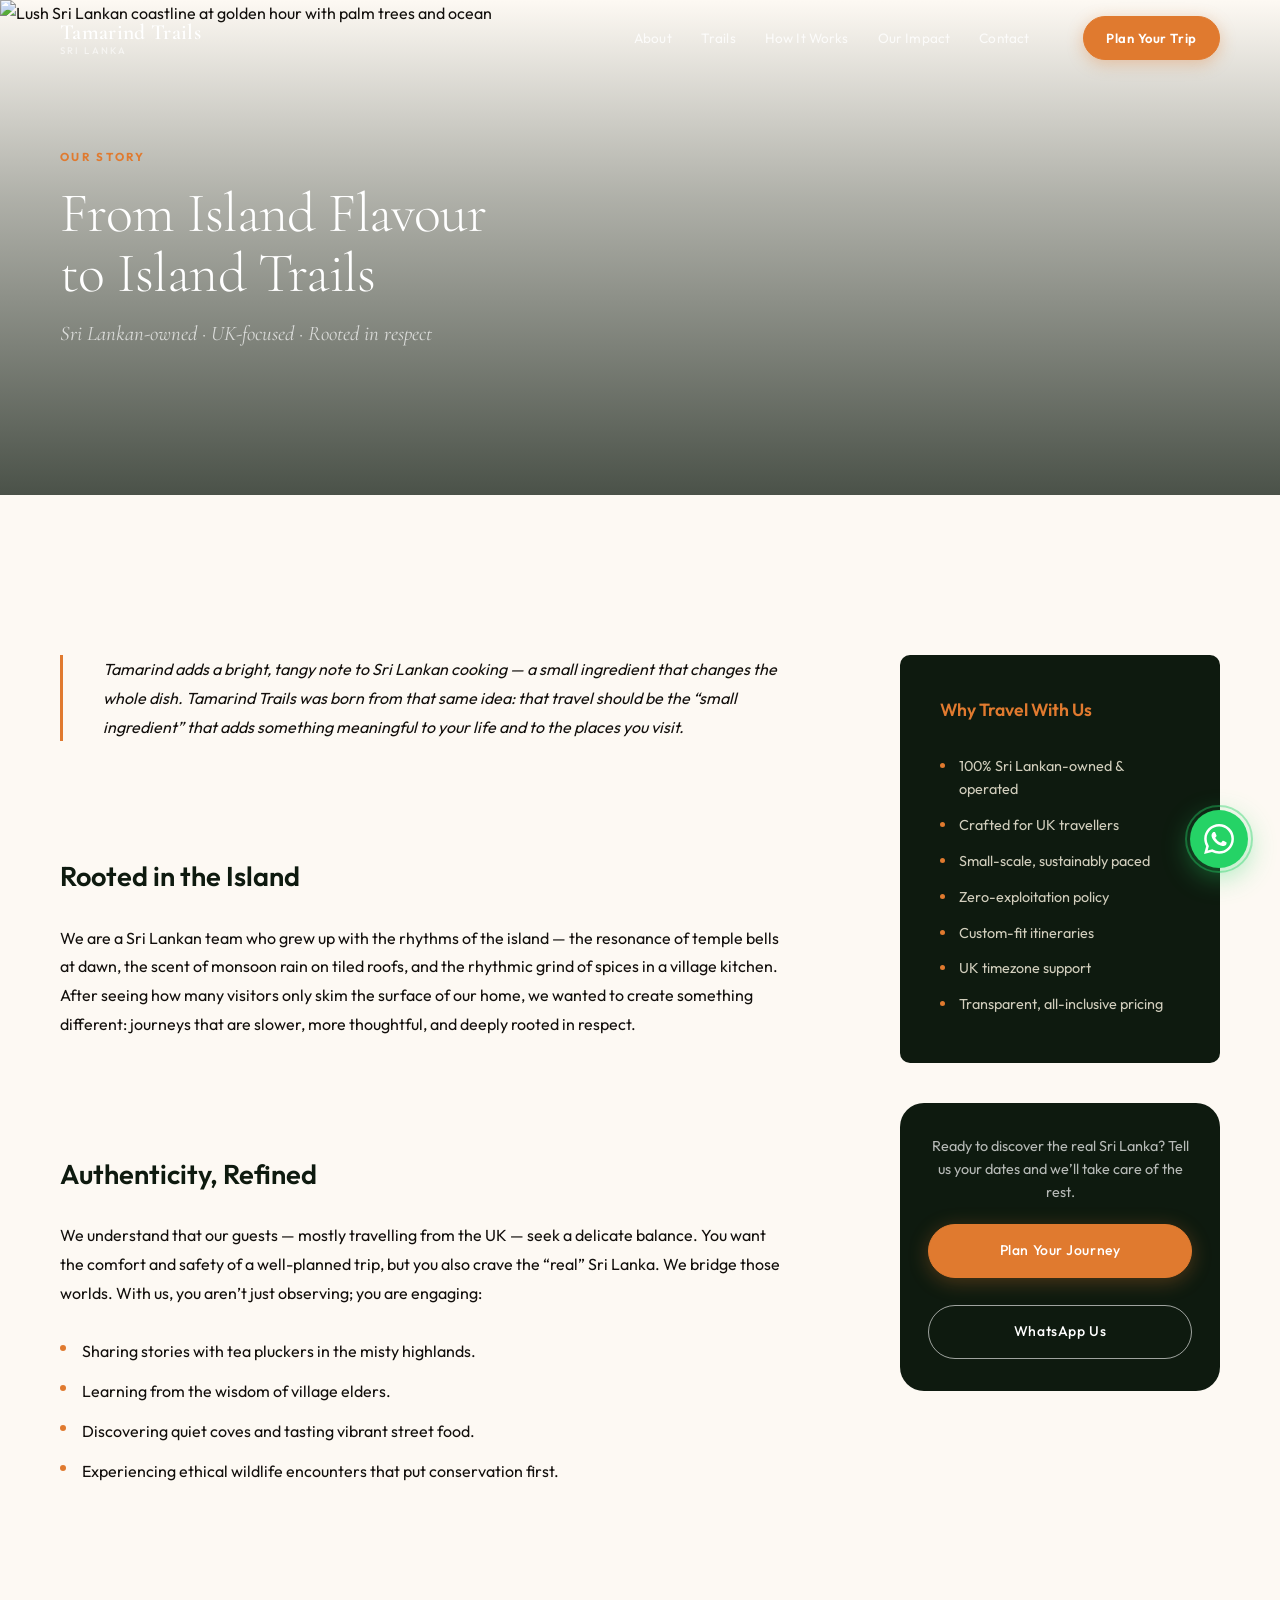
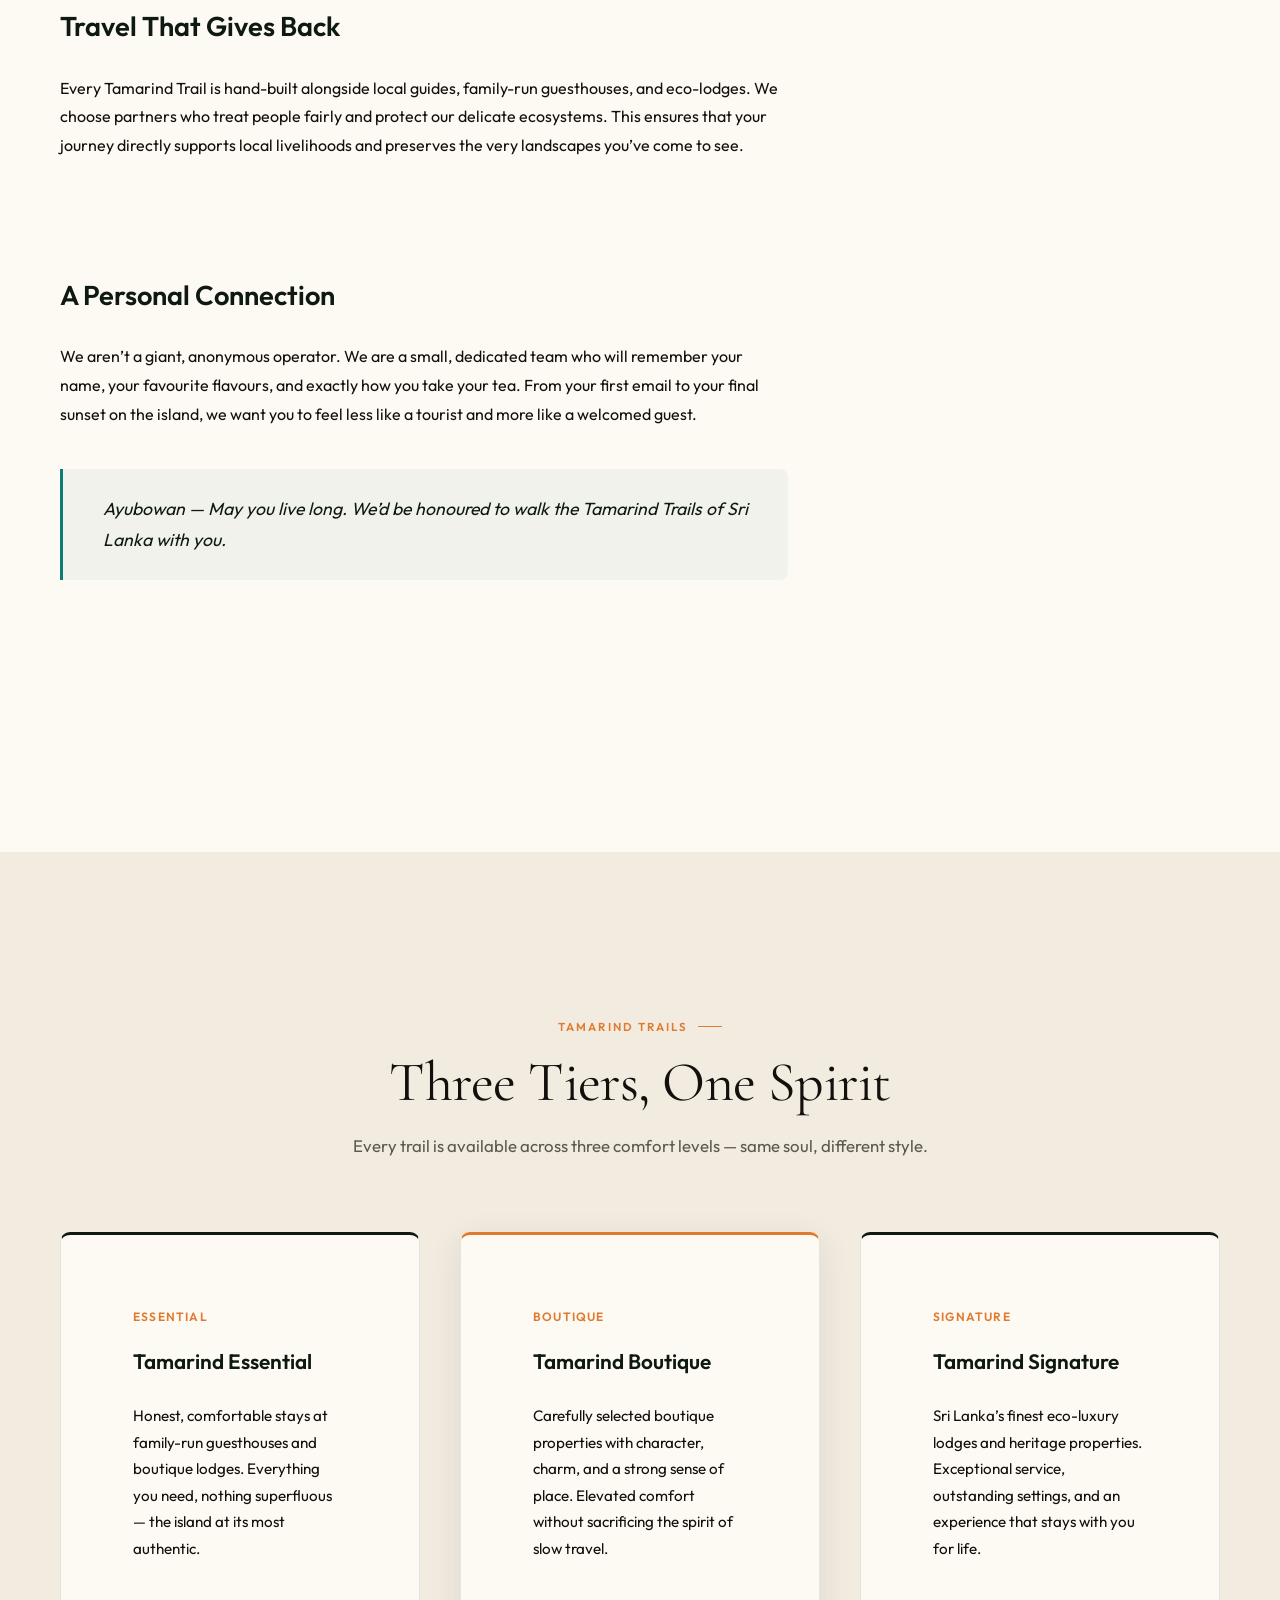
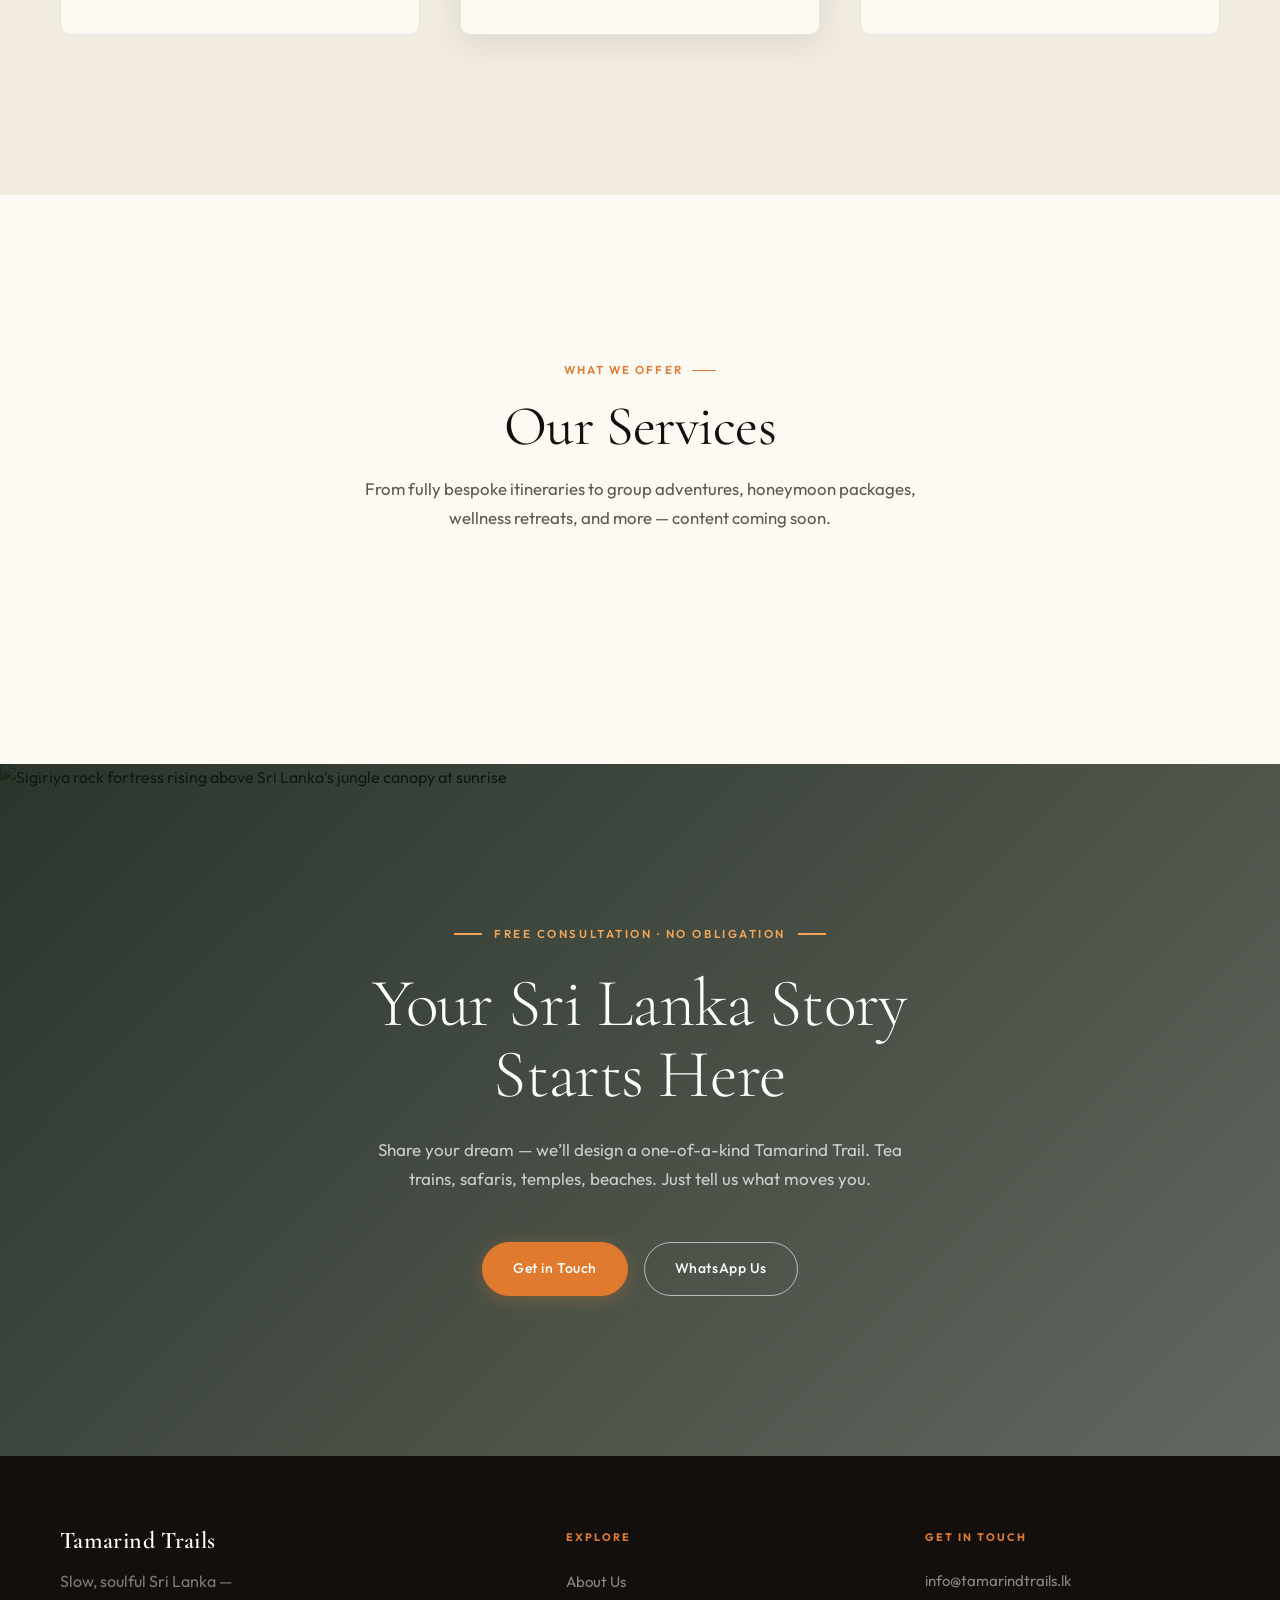
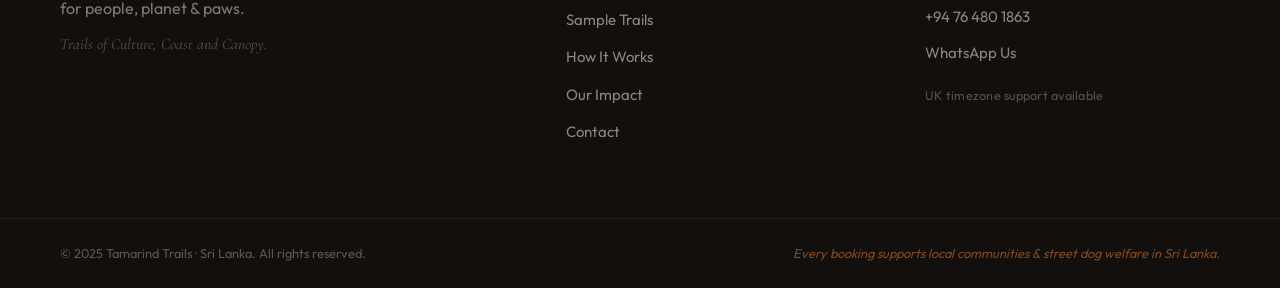
==== about.html @ e2bf9660 "Content update — web content PDF as sole source of truth - A1: 8-stop journey arc with exact destina" ====
<!DOCTYPE html>
<html lang="en">
<head>
  <meta charset="UTF-8">
  <meta name="viewport" content="width=device-width, initial-scale=1.0">
  <title>Our Story | Tamarind Trails Sri Lanka</title>
  <meta name="description" content="Tamarind Trails is a Sri Lankan-owned eco-travel company crafting slow, soulful journeys for curious UK travellers. Discover our story, our values, and how we travel.">
  <link rel="preconnect" href="https://fonts.googleapis.com">
  <link rel="preconnect" href="https://fonts.gstatic.com" crossorigin>
  <link href="https://fonts.googleapis.com/css2?family=Cormorant+Garamond:ital,wght@0,300;0,400;0,600;1,400&family=Outfit:wght@300;400;500;600&display=swap" rel="stylesheet">
  <link rel="stylesheet" href="styles.css">
</head>
<body>

  <header class="header" id="header">
    <nav class="nav">
      <a href="index.html" class="logo">
        <span class="logo-name">Tamarind Trails</span>
        <span class="logo-tag">Sri Lanka</span>
      </a>
      <ul class="nav-links">
        <li><a href="index.html#about">About</a></li>
        <li><a href="index.html#trails">Trails</a></li>
        <li><a href="index.html#how-it-works">How It Works</a></li>
        <li><a href="index.html#impact">Our Impact</a></li>
        <li><a href="index.html#contact">Contact</a></li>
      </ul>
      <a href="index.html#contact" class="btn btn-nav">Plan Your Trip</a>
      <button class="nav-toggle" aria-label="Toggle menu">
        <span></span><span></span><span></span>
      </button>
    </nav>
  </header>

  <main>

    <!-- Hero -->
    <section class="about-hero">
      <div class="about-hero-media">
        <img
          src="https://images.unsplash.com/photo-1674556275226-47b6b393d623?w=1920&q=85&fm=jpg&fit=crop"
          alt="Lush Sri Lankan coastline at golden hour with palm trees and ocean"
          loading="eager"
        >
        <div class="about-hero-overlay"></div>
      </div>
      <div class="about-hero-content container">
        <p class="itin-category-label">Our Story</p>
        <h1 class="itin-title">From Island Flavour<br>to Island Trails</h1>
        <p class="itin-subtitle">Sri Lankan-owned &middot; UK-focused &middot; Rooted in respect</p>
      </div>
    </section>

    <!-- Story sections -->
    <section class="about-body">
      <div class="container about-layout">

        <div class="about-main">

          <!-- Origin -->
          <div class="about-section reveal-up" style="--d:0s">
            <p class="about-lead">Tamarind adds a bright, tangy note to Sri Lankan cooking &mdash; a small ingredient that changes the whole dish. Tamarind Trails was born from that same idea: that travel should be the &ldquo;small ingredient&rdquo; that adds something meaningful to your life and to the places you visit.</p>
          </div>

          <!-- Rooted in the Island -->
          <div class="about-section reveal-up" style="--d:0.05s">
            <h2 class="about-section-title">Rooted in the Island</h2>
            <p>We are a Sri Lankan team who grew up with the rhythms of the island &mdash; the resonance of temple bells at dawn, the scent of monsoon rain on tiled roofs, and the rhythmic grind of spices in a village kitchen. After seeing how many visitors only skim the surface of our home, we wanted to create something different: journeys that are slower, more thoughtful, and deeply rooted in respect.</p>
          </div>

          <!-- Authenticity Refined -->
          <div class="about-section reveal-up" style="--d:0.1s">
            <h2 class="about-section-title">Authenticity, Refined</h2>
            <p>We understand that our guests &mdash; mostly travelling from the UK &mdash; seek a delicate balance. You want the comfort and safety of a well-planned trip, but you also crave the &ldquo;real&rdquo; Sri Lanka. We bridge those worlds. With us, you aren&rsquo;t just observing; you are engaging:</p>
            <ul class="about-list">
              <li>Sharing stories with tea pluckers in the misty highlands.</li>
              <li>Learning from the wisdom of village elders.</li>
              <li>Discovering quiet coves and tasting vibrant street food.</li>
              <li>Experiencing ethical wildlife encounters that put conservation first.</li>
            </ul>
          </div>

          <!-- Travel That Gives Back -->
          <div class="about-section reveal-up" style="--d:0.15s">
            <h2 class="about-section-title">Travel That Gives Back</h2>
            <p>Every Tamarind Trail is hand-built alongside local guides, family-run guesthouses, and eco-lodges. We choose partners who treat people fairly and protect our delicate ecosystems. This ensures that your journey directly supports local livelihoods and preserves the very landscapes you&rsquo;ve come to see.</p>
          </div>

          <!-- A Personal Connection -->
          <div class="about-section reveal-up" style="--d:0.2s">
            <h2 class="about-section-title">A Personal Connection</h2>
            <p>We aren&rsquo;t a giant, anonymous operator. We are a small, dedicated team who will remember your name, your favourite flavours, and exactly how you take your tea. From your first email to your final sunset on the island, we want you to feel less like a tourist and more like a welcomed guest.</p>
            <blockquote class="about-quote">
              <p><em>Ayubowan &mdash; May you live long. We&rsquo;d be honoured to walk the Tamarind Trails of Sri Lanka with you.</em></p>
            </blockquote>
          </div>

        </div>

        <aside class="about-sidebar">

          <!-- Quick facts -->
          <div class="about-fact-box reveal-up" style="--d:0.05s">
            <h4>Why Travel With Us</h4>
            <ul>
              <li>100% Sri Lankan-owned &amp; operated</li>
              <li>Crafted for UK travellers</li>
              <li>Small-scale, sustainably paced</li>
              <li>Zero-exploitation policy</li>
              <li>Custom-fit itineraries</li>
              <li>UK timezone support</li>
              <li>Transparent, all-inclusive pricing</li>
            </ul>
          </div>

          <!-- CTA -->
          <div class="itin-cta-box reveal-up" style="--d:0.1s">
            <p>Ready to discover the real Sri Lanka? Tell us your dates and we&rsquo;ll take care of the rest.</p>
            <a href="index.html#contact" class="btn btn-primary">Plan Your Journey</a>
            <br><br>
            <a href="https://wa.me/94764801863" class="btn btn-outline-white" target="_blank" rel="noopener noreferrer">WhatsApp Us</a>
          </div>

        </aside>

      </div>
    </section>

    <!-- Tiers -->
    <section class="about-tiers">
      <div class="container">
        <div class="section-header center-header">
          <span class="section-label">Tamarind Trails</span>
          <h2 class="section-title">Three Tiers, One Spirit</h2>
          <p class="section-subtitle">Every trail is available across three comfort levels &mdash; same soul, different style.</p>
        </div>
        <div class="tiers-grid">
          <div class="tier-card reveal-up" style="--d:0s">
            <div class="tier-label">Essential</div>
            <h3>Tamarind Essential</h3>
            <p>Honest, comfortable stays at family-run guesthouses and boutique lodges. Everything you need, nothing superfluous &mdash; the island at its most authentic.</p>
          </div>
          <div class="tier-card tier-card--featured reveal-up" style="--d:0.1s">
            <div class="tier-label">Boutique</div>
            <h3>Tamarind Boutique</h3>
            <p>Carefully selected boutique properties with character, charm, and a strong sense of place. Elevated comfort without sacrificing the spirit of slow travel.</p>
          </div>
          <div class="tier-card reveal-up" style="--d:0.2s">
            <div class="tier-label">Signature</div>
            <h3>Tamarind Signature</h3>
            <p>Sri Lanka&rsquo;s finest eco-luxury lodges and heritage properties. Exceptional service, outstanding settings, and an experience that stays with you for life.</p>
          </div>
        </div>
      </div>
    </section>

    <!-- Services placeholder -->
    <section class="about-services">
      <div class="container">
        <div class="section-header center-header">
          <span class="section-label">What We Offer</span>
          <h2 class="section-title">Our Services</h2>
          <p class="section-subtitle">From fully bespoke itineraries to group adventures, honeymoon packages, wellness retreats, and more &mdash; content coming soon.</p>
        </div>
      </div>
    </section>

    <!-- CTA band -->
    <section class="cta-full">
      <div class="cta-full-media">
        <img
          src="https://images.unsplash.com/photo-1706766958001-176b3d7800ff?w=1920&q=85&fm=jpg&fit=crop"
          alt="Sigiriya rock fortress rising above Sri Lanka's jungle canopy at sunrise"
          loading="lazy"
        >
        <div class="cta-full-overlay"></div>
      </div>
      <div class="cta-full-content reveal-up" style="--d:0s">
        <p class="cta-eyebrow">Free consultation &middot; No obligation</p>
        <h2 class="cta-title">Your Sri Lanka Story<br>Starts Here</h2>
        <p class="cta-body">Share your dream &mdash; we&rsquo;ll design a one-of-a-kind Tamarind Trail. Tea trains, safaris, temples, beaches. Just tell us what moves you.</p>
        <div class="cta-actions">
          <a href="index.html#contact" class="btn btn-primary">Get in Touch</a>
          <a href="https://wa.me/94764801863" class="btn btn-outline-white" target="_blank" rel="noopener noreferrer">WhatsApp Us</a>
        </div>
      </div>
    </section>

  </main>

  <footer class="footer">
    <div class="container footer-grid">
      <div class="footer-brand">
        <a href="index.html" class="logo footer-logo">Tamarind Trails</a>
        <p class="footer-tagline">Slow, soulful Sri Lanka &mdash;<br>for people, planet &amp; paws.</p>
        <p class="footer-secondary-tagline"><em>Trails of Culture, Coast and Canopy.</em></p>
      </div>
      <div class="footer-nav">
        <h4>Explore</h4>
        <ul>
          <li><a href="index.html#about">About Us</a></li>
          <li><a href="index.html#trails">Sample Trails</a></li>
          <li><a href="index.html#how-it-works">How It Works</a></li>
          <li><a href="index.html#impact">Our Impact</a></li>
          <li><a href="index.html#contact">Contact</a></li>
        </ul>
      </div>
      <div class="footer-contact">
        <h4>Get in Touch</h4>
        <a href="mailto:info@tamarindtrails.lk">info@tamarindtrails.lk</a>
        <a href="tel:+94764801863">+94 76 480 1863</a>
        <a href="https://wa.me/94764801863" target="_blank" rel="noopener noreferrer">WhatsApp Us</a>
        <p class="footer-tz">UK timezone support available</p>
      </div>
    </div>
    <div class="footer-bottom">
      <div class="container footer-bottom-inner">
        <p>&copy; 2025 Tamarind Trails &middot; Sri Lanka. All rights reserved.</p>
        <p class="footer-impact">Every booking supports local communities &amp; street dog welfare in Sri Lanka.</p>
      </div>
    </div>
  </footer>

  <a href="https://wa.me/94764801863" class="wa-float" target="_blank" rel="noopener noreferrer" aria-label="Chat on WhatsApp">
    <svg viewBox="0 0 24 24" fill="currentColor" aria-hidden="true"><path d="M17.472 14.382c-.297-.149-1.758-.867-2.03-.967-.273-.099-.471-.148-.67.15-.197.297-.767.966-.94 1.164-.173.199-.347.223-.644.075-.297-.15-1.255-.463-2.39-1.475-.883-.788-1.48-1.761-1.653-2.059-.173-.297-.018-.458.13-.606.134-.133.298-.347.446-.52.149-.174.198-.298.298-.497.099-.198.05-.371-.025-.52-.075-.149-.669-1.612-.916-2.207-.242-.579-.487-.5-.669-.51-.173-.008-.371-.01-.57-.01-.198 0-.52.074-.792.372-.272.297-1.04 1.016-1.04 2.479 0 1.462 1.065 2.875 1.213 3.074.149.198 2.096 3.2 5.077 4.487.709.306 1.262.489 1.694.625.712.227 1.36.195 1.871.118.571-.085 1.758-.719 2.006-1.413.248-.694.248-1.289.173-1.413-.074-.124-.272-.198-.57-.347m-5.421 7.403h-.004a9.87 9.87 0 0 1-5.031-1.378l-.361-.214-3.741.982.998-3.648-.235-.374a9.86 9.86 0 0 1-1.51-5.26c.001-5.45 4.436-9.884 9.888-9.884 2.64 0 5.122 1.03 6.988 2.898a9.825 9.825 0 0 1 2.893 6.994c-.003 5.45-4.437 9.884-9.885 9.884m8.413-18.297A11.815 11.815 0 0 0 12.05 0C5.495 0 .16 5.335.157 11.892c0 2.096.547 4.142 1.588 5.945L.057 24l6.305-1.654a11.882 11.882 0 0 0 5.683 1.448h.005c6.554 0 11.89-5.335 11.893-11.893a11.821 11.821 0 0 0-3.48-8.413z"/></svg>
  </a>

  <script src="script.js"></script>
</body>
</html>
---- styles.css ----
/* ============================================================
   TAMARIND TRAILS — Design System v2
   ============================================================ */

/* ── Design Tokens ───────────────────────────────────────── */
:root {
  /* Palette */
  --cream:        #fdf9f3;
  --sand:         #f2ebe0;
  --amber:        #e07a2f;
  --amber-light:  #f0a55a;
  --amber-pale:   #fdf0e0;
  --amber-dark:   #b35e1a;
  --forest:       #0e1a0f;
  --forest-mid:   #1b3d20;
  --forest-light: #2e6438;
  --teal:         #0d7c72;
  --teal-light:   #13a89b;
  --ink:          #120f0c;
  --stone:        #5c584f;
  --mist:         #9a9490;
  --border:       #e6dfd4;
  --white:        #ffffff;

  /* Typography */
  --font-display: 'Cormorant Garamond', Georgia, serif;
  --font-body:    'Outfit', system-ui, sans-serif;

  /* Spacing */
  --space-xs:  0.5rem;
  --space-sm:  1rem;
  --space-md:  1.5rem;
  --space-lg:  2.5rem;
  --space-xl:  4.5rem;
  --space-2xl: 7rem;
  --space-3xl: 10rem;

  /* Layout */
  --container: 1240px;
  --r-sm:  6px;
  --r-md:  14px;
  --r-lg:  24px;
  --r-xl:  32px;

  /* Motion */
  --ease:     cubic-bezier(0.25, 0.46, 0.45, 0.94);
  --ease-out: cubic-bezier(0.16, 1, 0.3, 1);
  --ease-spring: cubic-bezier(0.34, 1.56, 0.64, 1);

  /* Header */
  --header-h: 76px;
}

/* ── Reset ───────────────────────────────────────────────── */
*, *::before, *::after { box-sizing: border-box; margin: 0; padding: 0; }

html {
  scroll-behavior: smooth;
  scroll-padding-top: var(--header-h);
  -webkit-text-size-adjust: 100%;
}

body {
  font-family: var(--font-body);
  font-size: 1rem;
  line-height: 1.7;
  color: var(--ink);
  background: var(--cream);
  -webkit-font-smoothing: antialiased;
  overflow-x: hidden;
}

img, svg { display: block; max-width: 100%; }
a { color: inherit; text-decoration: none; }
ul { list-style: none; }
button { cursor: pointer; font-family: inherit; border: none; background: none; }
input, textarea, select { font-family: inherit; font-size: inherit; }

/* ── Container ───────────────────────────────────────────── */
.container {
  width: 100%;
  max-width: var(--container);
  margin-inline: auto;
  padding-inline: clamp(1.25rem, 4vw, 2.5rem);
}

/* ── Typography Utilities ────────────────────────────────── */
.section-label {
  display: inline-flex;
  align-items: center;
  gap: 0.6rem;
  font-family: var(--font-body);
  font-size: 0.72rem;
  font-weight: 600;
  letter-spacing: 0.18em;
  text-transform: uppercase;
  color: var(--amber);
  margin-bottom: 1rem;
}

.section-label::before {
  content: '';
  display: block;
  width: 24px;
  height: 1.5px;
  background: var(--amber);
  border-radius: 2px;
  flex-shrink: 0;
}

.section-title {
  font-family: var(--font-display);
  font-size: clamp(2.25rem, 4.5vw, 3.5rem);
  font-weight: 400;
  line-height: 1.1;
  color: var(--ink);
  letter-spacing: -0.01em;
  margin-bottom: 1.1rem;
}

.section-title em { font-style: italic; color: var(--amber); }

.section-subtitle {
  font-size: 1.05rem;
  color: var(--stone);
  line-height: 1.7;
  max-width: 54ch;
}

.body-text {
  font-size: 1.05rem;
  color: var(--stone);
  line-height: 1.8;
  margin-bottom: 1.1rem;
}

.section-header { margin-bottom: var(--space-xl); }
.section-header.center-header { text-align: center; }
.section-header.center-header .section-label { justify-content: center; }
.section-header.center-header .section-label::before { display: none; }
.section-header.center-header .section-label::after {
  content: '';
  display: block;
  width: 24px;
  height: 1.5px;
  background: var(--amber);
  border-radius: 2px;
  flex-shrink: 0;
}
.section-header.center-header .section-subtitle { margin-inline: auto; }

/* Light-section label variant */
.label-light { color: var(--amber-light); }
.label-light::before,
.label-light::after { background: var(--amber-light); }

/* ── Buttons ─────────────────────────────────────────────── */
.btn {
  display: inline-flex;
  align-items: center;
  justify-content: center;
  gap: 0.5rem;
  font-family: var(--font-body);
  font-size: 0.875rem;
  font-weight: 500;
  letter-spacing: 0.04em;
  padding: 0.875rem 1.875rem;
  border-radius: 100px;
  border: 1.5px solid transparent;
  transition:
    background 0.25s var(--ease),
    color 0.25s var(--ease),
    border-color 0.25s var(--ease),
    transform 0.2s var(--ease-spring),
    box-shadow 0.3s var(--ease);
  cursor: pointer;
  white-space: nowrap;
}

.btn:hover  { transform: translateY(-3px); }
.btn:active { transform: translateY(-1px); }

.btn-primary {
  background: var(--amber);
  color: var(--white);
  border-color: var(--amber);
  box-shadow: 0 4px 20px rgba(224, 122, 47, 0.3);
}
.btn-primary:hover {
  background: var(--amber-dark);
  border-color: var(--amber-dark);
  box-shadow: 0 8px 32px rgba(224, 122, 47, 0.4);
}

.btn-outline-white {
  background: transparent;
  color: var(--white);
  border-color: rgba(255,255,255,0.6);
}
.btn-outline-white:hover {
  background: rgba(255,255,255,0.12);
  border-color: var(--white);
}

.btn-nav {
  background: var(--amber);
  color: var(--white);
  border-color: var(--amber);
  padding: 0.6rem 1.4rem;
  font-size: 0.82rem;
  font-weight: 600;
  box-shadow: 0 4px 16px rgba(224, 122, 47, 0.35);
}
.btn-nav:hover {
  background: var(--amber-dark);
  border-color: var(--amber-dark);
  transform: translateY(-2px);
}

.btn-trail {
  display: inline-flex;
  align-items: center;
  font-size: 0.84rem;
  font-weight: 600;
  letter-spacing: 0.04em;
  color: var(--amber);
  border: 1.5px solid var(--amber);
  background: transparent;
  padding: 0.65rem 1.4rem;
  border-radius: 100px;
  transition: background 0.25s var(--ease), color 0.25s var(--ease),
              transform 0.2s var(--ease-spring), box-shadow 0.25s;
  text-decoration: none;
  cursor: pointer;
}
.btn-trail:hover {
  background: var(--amber);
  color: var(--white);
  transform: translateY(-2px);
  box-shadow: 0 6px 20px rgba(224, 122, 47, 0.3);
}

.btn-secondary-dark {
  display: inline-flex;
  align-items: center;
  font-size: 0.875rem;
  font-weight: 500;
  color: var(--forest-mid);
  border: 1.5px solid var(--forest-mid);
  background: transparent;
  padding: 0.875rem 1.875rem;
  border-radius: 100px;
  transition: background 0.25s var(--ease), color 0.25s var(--ease),
              transform 0.2s var(--ease-spring);
  text-decoration: none;
  cursor: pointer;
}
.btn-secondary-dark:hover {
  background: var(--forest-mid);
  color: var(--white);
  transform: translateY(-2px);
}

.btn-full { width: 100%; }

/* ── Scroll Reveal Animations ────────────────────────────── */
.reveal-up,
.reveal-left,
.reveal-right {
  opacity: 0;
  transition:
    opacity 0.75s var(--ease-out) var(--d, 0s),
    transform 0.75s var(--ease-out) var(--d, 0s);
}

.reveal-up    { transform: translateY(48px); }
.reveal-left  { transform: translateX(-48px); }
.reveal-right { transform: translateX(48px); }

.reveal-up.is-visible,
.reveal-left.is-visible,
.reveal-right.is-visible {
  opacity: 1;
  transform: none;
}

/* ── Header & Navigation ─────────────────────────────────── */
.header {
  position: fixed;
  top: 0;
  left: 0;
  right: 0;
  z-index: 1000;
  height: var(--header-h);
  transition:
    background 0.4s var(--ease),
    box-shadow 0.4s var(--ease),
    backdrop-filter 0.4s var(--ease);
}

.header.scrolled {
  background: rgba(253, 249, 243, 0.94);
  backdrop-filter: blur(20px);
  -webkit-backdrop-filter: blur(20px);
  box-shadow: 0 1px 0 var(--border), 0 4px 24px rgba(18, 15, 12, 0.07);
}

.nav {
  display: flex;
  align-items: center;
  gap: var(--space-lg);
  height: var(--header-h);
  padding-inline: clamp(1.25rem, 4vw, 2.5rem);
  max-width: var(--container);
  margin-inline: auto;
}

/* Logo */
.logo {
  display: flex;
  flex-direction: column;
  line-height: 1.1;
  flex-shrink: 0;
  text-decoration: none;
}

.logo-name {
  font-family: var(--font-display);
  font-size: 1.35rem;
  font-weight: 600;
  color: var(--white);
  letter-spacing: 0.015em;
  transition: color 0.3s;
}

.logo-tag {
  font-family: var(--font-body);
  font-size: 0.6rem;
  font-weight: 500;
  letter-spacing: 0.22em;
  text-transform: uppercase;
  color: rgba(255,255,255,0.6);
  transition: color 0.3s;
}

.header.scrolled .logo-name { color: var(--ink); }
.header.scrolled .logo-tag  { color: var(--amber); }

.footer-logo {
  font-family: var(--font-display);
  font-size: 1.5rem;
  font-weight: 600;
  color: var(--white);
  letter-spacing: 0.015em;
  display: block;
  margin-bottom: 0.875rem;
}

/* Nav links */
.nav-links {
  display: flex;
  align-items: center;
  gap: 0.125rem;
  margin-left: auto;
}

.nav-links a {
  font-size: 0.85rem;
  font-weight: 400;
  color: rgba(255,255,255,0.8);
  padding: 0.45rem 0.85rem;
  border-radius: var(--r-sm);
  transition: color 0.2s, background 0.2s;
  letter-spacing: 0.01em;
}

.nav-links a:hover,
.nav-links a.active {
  color: var(--white);
  background: rgba(255,255,255,0.1);
}

.header.scrolled .nav-links a { color: var(--stone); }
.header.scrolled .nav-links a:hover,
.header.scrolled .nav-links a.active {
  color: var(--ink);
  background: var(--sand);
}

/* Mobile toggle */
.nav-toggle {
  display: none;
  flex-direction: column;
  gap: 5px;
  padding: 0.4rem;
  margin-left: var(--space-sm);
}

.nav-toggle span {
  display: block;
  width: 22px;
  height: 1.5px;
  background: var(--white);
  border-radius: 2px;
  transition: transform 0.3s var(--ease), opacity 0.3s;
}

.header.scrolled .nav-toggle span { background: var(--ink); }

.nav.open .nav-toggle span:nth-child(1) { transform: translateY(6.5px) rotate(45deg); }
.nav.open .nav-toggle span:nth-child(2) { opacity: 0; transform: scaleX(0); }
.nav.open .nav-toggle span:nth-child(3) { transform: translateY(-6.5px) rotate(-45deg); }

/* ── Hero ────────────────────────────────────────────────── */
.hero {
  position: relative;
  min-height: 100svh;
  display: flex;
  align-items: flex-start;
  padding-top: var(--header-h);
  padding-bottom: 5rem;
}

.hero-media {
  position: absolute;
  inset: 0;
  z-index: 0;
  overflow: hidden;
}

.hero-bg-img {
  width: 100%;
  height: 115%;
  object-fit: cover;
  object-position: center 40%;
  transform: translateY(0);
  will-change: transform;
}

.hero-overlay {
  position: absolute;
  inset: 0;
  background:
    linear-gradient(to right, rgba(14, 26, 15, 0.88) 0%, rgba(14, 26, 15, 0.45) 65%, rgba(14, 26, 15, 0.2) 100%),
    linear-gradient(to top, rgba(14, 26, 15, 0.7) 0%, transparent 50%);
}

.hero-content {
  position: relative;
  z-index: 1;
  padding-inline: clamp(1.5rem, 7vw, 5rem);
  padding-top: clamp(3rem, 7vh, 5rem);
  max-width: 900px;
  width: 100%;
}

.hero-eyebrow {
  display: inline-flex;
  align-items: center;
  gap: 0.6rem;
  font-size: 0.72rem;
  font-weight: 600;
  letter-spacing: 0.22em;
  text-transform: uppercase;
  color: var(--amber-light);
  margin-bottom: 1.5rem;
  animation: fadeInUp 0.8s var(--ease-out) 0.1s both;
}

.hero-eyebrow::before {
  content: '';
  width: 28px;
  height: 1.5px;
  background: var(--amber-light);
  display: block;
}

.hero-title {
  font-family: var(--font-display);
  font-size: clamp(3.25rem, 8.5vw, 7rem);
  font-weight: 300;
  line-height: 0.98;
  color: var(--white);
  letter-spacing: -0.02em;
  margin-bottom: 1.75rem;
}

.hero-line {
  display: block;
  animation: fadeInUp 0.85s var(--ease-out) both;
}
.hero-line:nth-child(1) { animation-delay: 0.2s; }
.hero-line:nth-child(2) {
  animation-delay: 0.38s;
  font-style: italic;
  color: var(--amber-light);
}

.hero-subtitle {
  font-size: clamp(1rem, 1.8vw, 1.15rem);
  color: rgba(255,255,255,0.75);
  max-width: 50ch;
  line-height: 1.75;
  margin-bottom: 2.25rem;
  animation: fadeInUp 0.85s var(--ease-out) 0.55s both;
}

.hero-places {
  display: flex;
  flex-wrap: wrap;
  gap: 0.5rem;
  margin-bottom: 2.75rem;
  animation: fadeInUp 0.85s var(--ease-out) 0.65s both;
}

.hero-places span {
  font-size: 0.7rem;
  font-weight: 500;
  letter-spacing: 0.14em;
  text-transform: uppercase;
  color: rgba(255,255,255,0.6);
  padding: 0.32rem 0.9rem;
  border: 1px solid rgba(255,255,255,0.18);
  border-radius: 100px;
  backdrop-filter: blur(4px);
  background: rgba(255,255,255,0.04);
}

.hero-ctas {
  display: flex;
  flex-wrap: wrap;
  gap: 1rem;
  animation: fadeInUp 0.85s var(--ease-out) 0.75s both;
}

/* Scroll indicator */
.hero-scroll {
  position: absolute;
  bottom: 2.5rem;
  left: 50%;
  transform: translateX(-50%);
  z-index: 1;
  display: flex;
  flex-direction: column;
  align-items: center;
  gap: 0.5rem;
  animation: fadeInUp 0.8s var(--ease-out) 1.1s both;
}

.hero-scroll span {
  font-size: 0.6rem;
  letter-spacing: 0.22em;
  text-transform: uppercase;
  color: rgba(255,255,255,0.4);
}

.scroll-dot {
  width: 5px;
  height: 5px;
  background: rgba(255,255,255,0.55);
  border-radius: 50%;
  animation: scrollBounce 1.8s ease-in-out infinite;
}

@keyframes fadeInUp {
  from { opacity: 0; transform: translateY(28px); }
  to   { opacity: 1; transform: translateY(0); }
}

@keyframes scrollBounce {
  0%, 100% { transform: translateY(0); opacity: 0.5; }
  50%       { transform: translateY(10px); opacity: 1; }
}

/* ── Intro Section ───────────────────────────────────────── */
.intro {
  padding-block: var(--space-3xl);
  background: var(--cream);
}

.intro-inner {
  display: grid;
  grid-template-columns: 1fr 1.05fr;
  gap: clamp(3.5rem, 7vw, 7rem);
  align-items: center;
}

.intro-image-col { position: relative; }

.intro-image-wrap {
  position: relative;
  border-radius: var(--r-xl);
  overflow: hidden;
  aspect-ratio: 4/5;
  box-shadow: 0 40px 80px rgba(14, 26, 15, 0.2);
}

.intro-image-wrap::after {
  content: '';
  position: absolute;
  inset: 0;
  background: linear-gradient(to top, rgba(14, 26, 15, 0.45) 0%, transparent 50%);
  pointer-events: none;
}

.intro-image-wrap img {
  width: 100%;
  height: 100%;
  object-fit: cover;
  transition: transform 0.9s var(--ease);
}

.intro-image-wrap:hover img { transform: scale(1.04); }

.intro-badge {
  position: absolute;
  bottom: 2rem;
  right: -2rem;
  background: var(--white);
  border-radius: var(--r-md);
  padding: 1.1rem 1.5rem;
  box-shadow: 0 16px 40px rgba(18, 15, 12, 0.15);
  display: flex;
  flex-direction: column;
  gap: 0.2rem;
  z-index: 2;
}

.intro-badge span {
  font-family: var(--font-display);
  font-size: 1.15rem;
  font-weight: 600;
  color: var(--ink);
  line-height: 1;
}

.intro-badge em {
  font-family: var(--font-body);
  font-style: normal;
  font-size: 0.68rem;
  font-weight: 600;
  letter-spacing: 0.14em;
  text-transform: uppercase;
  color: var(--amber);
}

.intro-text-col { padding-block: var(--space-sm); }

.intro-text-col .section-title em { color: var(--teal); }

.intro-features {
  margin-top: 2rem;
  display: flex;
  flex-direction: column;
  gap: 0.75rem;
}

.intro-features li {
  display: flex;
  align-items: center;
  gap: 1rem;
  font-size: 0.9375rem;
  color: var(--stone);
  font-weight: 400;
}

.intro-features li::before {
  content: '';
  flex-shrink: 0;
  width: 8px;
  height: 8px;
  background: var(--amber);
  border-radius: 50%;
}

/* ── Why Us ──────────────────────────────────────────────── */
.why-us {
  padding-block: var(--space-3xl);
  background: var(--sand);
  position: relative;
  overflow: hidden;
}

.why-us::before {
  content: '';
  position: absolute;
  top: -40%;
  right: -15%;
  width: 600px;
  height: 600px;
  background: radial-gradient(circle, rgba(224, 122, 47, 0.06) 0%, transparent 65%);
  pointer-events: none;
}

.why-us .section-label  { color: var(--amber); }
.why-us .section-label::before { background: var(--amber); }
.why-us .section-title  { color: var(--ink); }
.why-us .section-subtitle { color: var(--stone); }

.pillars-grid {
  display: grid;
  grid-template-columns: repeat(5, 1fr);
  gap: 1.125rem;
}

.pillar-card {
  background: var(--white);
  border: 1px solid var(--border);
  border-top: 3px solid var(--amber);
  border-radius: var(--r-lg);
  padding: 2.25rem 1.5rem 2rem;
  transition: transform 0.3s var(--ease-spring), box-shadow 0.3s var(--ease);
  cursor: default;
}

.pillar-card:nth-child(even) {
  border-top-color: var(--teal);
}

.pillar-card:hover {
  transform: translateY(-6px);
  box-shadow: 0 20px 48px rgba(18, 15, 12, 0.10);
}

.pillar-num {
  font-family: var(--font-display);
  font-size: 3rem;
  font-weight: 300;
  color: rgba(224, 122, 47, 0.3);
  line-height: 1;
  margin-bottom: 1.5rem;
  letter-spacing: -0.03em;
  transition: color 0.3s;
}

.pillar-card:hover .pillar-num { color: var(--amber); }

.pillar-card h3 {
  font-family: var(--font-display);
  font-size: 1.3rem;
  font-weight: 600;
  color: var(--ink);
  line-height: 1.2;
  margin-bottom: 0.875rem;
}

.pillar-card p {
  font-size: 0.9rem;
  color: var(--stone);
  line-height: 1.75;
}

/* Promise table */
.promise-table {
  width: 100%;
  border-collapse: collapse;
  margin-top: 3rem;
  background: var(--white);
  border-radius: var(--r-md);
  overflow: hidden;
  border: 1px solid var(--border);
  box-shadow: 0 4px 20px rgba(18, 15, 12, 0.05);
}

.promise-table th {
  font-family: var(--font-body);
  font-size: 0.72rem;
  font-weight: 700;
  letter-spacing: 0.15em;
  text-transform: uppercase;
  color: var(--white);
  background: var(--ink);
  padding: 1rem 1.5rem;
  text-align: left;
}

.promise-table td {
  padding: 0.875rem 1.5rem;
  font-size: 0.9375rem;
  color: var(--stone);
  border-bottom: 1px solid var(--border);
}

.promise-table td:first-child {
  font-weight: 700;
  color: var(--ink);
  width: 35%;
}

.promise-table tr:last-child td { border-bottom: none; }
.promise-table tr:nth-child(even) td { background: var(--sand); }

.tc-note {
  margin-top: 1.25rem;
  font-size: 0.875rem;
  color: var(--stone);
  text-align: center;
  display: flex;
  align-items: center;
  justify-content: center;
  gap: 0.5rem;
  flex-wrap: wrap;
}

.tc-note a {
  color: var(--amber-dark);
  font-weight: 600;
  text-decoration: underline;
  text-underline-offset: 3px;
}

/* ── Sample Itineraries ──────────────────────────────────── */
.trails {
  padding-block: var(--space-3xl);
  background: var(--cream);
}

.trail-cards {
  display: grid;
  grid-template-columns: repeat(3, 1fr);
  gap: 1.75rem;
  margin-bottom: 2.75rem;
}

.trail-card {
  background: var(--white);
  border-radius: var(--r-xl);
  overflow: hidden;
  border: 1px solid var(--border);
  display: flex;
  flex-direction: column;
  transition: transform 0.4s var(--ease-spring), box-shadow 0.4s var(--ease);
  cursor: default;
}

.trail-card:hover {
  transform: translateY(-10px);
  box-shadow: 0 28px 60px rgba(18, 15, 12, 0.14);
}

.trail-media {
  position: relative;
  overflow: hidden;
}

.trail-img {
  height: 280px;
  background-image: var(--card-img);
  background-size: cover;
  background-position: center;
  transition: transform 0.7s var(--ease);
}

/* Colour overlay on hover */
.trail-media::after {
  content: '';
  position: absolute;
  inset: 0;
  background: linear-gradient(to top, rgba(14, 26, 15, 0.6) 0%, transparent 50%);
  opacity: 0;
  transition: opacity 0.4s var(--ease);
}

.trail-card:hover .trail-img { transform: scale(1.07); }
.trail-card:hover .trail-media::after { opacity: 1; }

.trail-duration {
  position: absolute;
  top: 1rem;
  right: 1rem;
  font-size: 0.72rem;
  font-weight: 600;
  letter-spacing: 0.08em;
  text-transform: uppercase;
  color: var(--white);
  background: rgba(14, 26, 15, 0.5);
  backdrop-filter: blur(10px);
  padding: 0.32rem 0.8rem;
  border-radius: 100px;
  border: 1px solid rgba(255,255,255,0.15);
  z-index: 1;
}

.trail-body {
  padding: 1.875rem;
  display: flex;
  flex-direction: column;
  flex: 1;
  gap: 0.875rem;
}

.trail-tags {
  display: flex;
  flex-wrap: wrap;
  gap: 0.4rem;
}

.trail-tags span {
  font-size: 0.67rem;
  font-weight: 600;
  letter-spacing: 0.12em;
  text-transform: uppercase;
  color: var(--teal);
  background: rgba(13, 124, 114, 0.09);
  padding: 0.22rem 0.65rem;
  border-radius: 100px;
}

.trail-body h3 {
  font-family: var(--font-display);
  font-size: 1.55rem;
  font-weight: 500;
  color: var(--ink);
  line-height: 1.15;
}

.trail-body > p {
  font-size: 0.9125rem;
  color: var(--stone);
  line-height: 1.7;
}

.trail-highlights {
  display: flex;
  flex-direction: column;
  gap: 0.45rem;
}

.trail-highlights li {
  font-size: 0.875rem;
  color: var(--stone);
  padding-left: 1.1rem;
  position: relative;
}

.trail-highlights li::before {
  content: '';
  position: absolute;
  left: 0;
  top: 0.55em;
  width: 5px;
  height: 5px;
  background: var(--amber);
  border-radius: 50%;
}

.trail-tiers {
  display: flex;
  gap: 0.4rem;
  flex-wrap: wrap;
  margin-top: auto;
  padding-top: 0.5rem;
}

.tier-pill {
  font-size: 0.68rem;
  font-weight: 500;
  letter-spacing: 0.06em;
  padding: 0.26rem 0.72rem;
  border-radius: 100px;
  border: 1px solid var(--border);
  color: var(--stone);
  background: var(--sand);
}

.tier-pill.tier-mid {
  border-color: rgba(224, 122, 47, 0.4);
  color: var(--amber-dark);
  background: var(--amber-pale);
}

.tier-pill.tier-top {
  border-color: var(--amber);
  color: var(--amber-dark);
  background: var(--amber-pale);
  font-weight: 700;
}

.trails-footnote {
  font-size: 0.875rem;
  color: var(--mist);
  text-align: center;
  padding-top: var(--space-sm);
  border-top: 1px solid var(--border);
}

/* ── How It Works ────────────────────────────────────────── */
.how-it-works {
  padding-block: var(--space-3xl);
  background: var(--forest);
  position: relative;
  overflow: hidden;
}

.how-it-works::after {
  content: '';
  position: absolute;
  bottom: -30%;
  left: -10%;
  width: 500px;
  height: 500px;
  background: radial-gradient(circle, rgba(13, 124, 114, 0.08) 0%, transparent 65%);
  pointer-events: none;
}

.how-it-works .section-label { color: var(--amber-light); }
.how-it-works .section-label::before { background: var(--amber-light); }
.how-it-works .section-title { color: var(--white); }

.steps {
  display: flex;
  align-items: flex-start;
}

.step {
  flex: 1;
  padding: 2.25rem 1.875rem;
  background: rgba(255,255,255,0.04);
  border: 1px solid rgba(255,255,255,0.07);
  border-radius: var(--r-lg);
  transition: background 0.3s var(--ease), border-color 0.3s var(--ease),
              transform 0.3s var(--ease-spring);
}

.step:hover {
  background: rgba(255,255,255,0.07);
  border-color: rgba(224, 122, 47, 0.3);
  transform: translateY(-4px);
}

.step-line {
  width: 2rem;
  flex-shrink: 0;
  height: 1.5px;
  background: linear-gradient(90deg, rgba(224,122,47,0.45), rgba(224,122,47,0.1));
  margin-top: 3.25rem;
}

.step-num {
  font-family: var(--font-display);
  font-size: 3.25rem;
  font-weight: 300;
  color: var(--amber);
  line-height: 1;
  margin-bottom: 1.25rem;
  letter-spacing: -0.02em;
}

.step h3 {
  font-family: var(--font-display);
  font-size: 1.4rem;
  font-weight: 500;
  color: var(--white);
  margin-bottom: 0.7rem;
  line-height: 1.2;
}

.step p {
  font-size: 0.9125rem;
  color: rgba(255,255,255,0.52);
  line-height: 1.75;
}

/* ── Our Impact ──────────────────────────────────────────── */
.impact {
  padding-block: var(--space-3xl);
  background: var(--sand);
}

.impact-grid {
  display: grid;
  grid-template-columns: repeat(4, 1fr);
  gap: 1.75rem;
  margin-bottom: 4rem;
}

.impact-card {
  border-radius: var(--r-xl);
  padding: 2.75rem 2.25rem;
  border: 1px solid transparent;
  transition: transform 0.35s var(--ease-spring), box-shadow 0.35s var(--ease);
}

.impact-card:hover {
  transform: translateY(-8px);
  box-shadow: 0 24px 56px rgba(18, 15, 12, 0.12);
}

.impact-planet {
  background: linear-gradient(145deg, #e8f4ea 0%, #d5edd8 100%);
  border-color: rgba(27, 61, 32, 0.12);
}

.impact-people {
  background: linear-gradient(145deg, #fdf0e0 0%, #f8e4c4 100%);
  border-color: rgba(224, 122, 47, 0.18);
}

.impact-paws {
  background: linear-gradient(145deg, #e6f0f0 0%, #cce5e3 100%);
  border-color: rgba(13, 124, 114, 0.15);
}

.impact-water {
  background: linear-gradient(145deg, #e0eff7 0%, #c4dff0 100%);
  border-color: rgba(13, 90, 140, 0.15);
}

.impact-water .impact-icon { color: #1a6b9e; }

.impact-icon {
  width: 60px;
  height: 60px;
  border-radius: var(--r-md);
  display: flex;
  align-items: center;
  justify-content: center;
  margin-bottom: 1.75rem;
  background: rgba(255,255,255,0.75);
  box-shadow: 0 4px 16px rgba(18, 15, 12, 0.08);
}

.impact-planet .impact-icon { color: var(--forest-light); }
.impact-people .impact-icon { color: var(--amber-dark); }
.impact-paws .impact-icon   { color: var(--teal); }

.impact-card h3 {
  font-family: var(--font-body);
  font-size: 0.68rem;
  font-weight: 600;
  letter-spacing: 0.18em;
  text-transform: uppercase;
  color: var(--mist);
  margin-bottom: 0.4rem;
}

.impact-card h4 {
  font-family: var(--font-display);
  font-size: 1.6rem;
  font-weight: 500;
  color: var(--ink);
  margin-bottom: 1rem;
  line-height: 1.15;
}

.impact-card p {
  font-size: 0.9375rem;
  color: var(--stone);
  line-height: 1.75;
}

.impact-quote {
  text-align: center;
  padding: 4rem 2rem;
  border-radius: var(--r-xl);
  background: var(--white);
  border: 1px solid var(--border);
  display: flex;
  flex-direction: column;
  align-items: center;
  gap: 2.25rem;
  box-shadow: 0 8px 32px rgba(18, 15, 12, 0.05);
}

.impact-quote p {
  font-family: var(--font-display);
  font-size: clamp(1.25rem, 2.5vw, 1.75rem);
  font-style: italic;
  font-weight: 400;
  color: var(--ink);
  max-width: 60ch;
  line-height: 1.5;
}

/* ── CTA Full-Bleed ──────────────────────────────────────── */
.cta-full {
  position: relative;
  overflow: hidden;
  display: flex;
  align-items: center;
  justify-content: center;
  min-height: 600px;
  padding-block: var(--space-3xl);
}

.cta-full-media {
  position: absolute;
  inset: 0;
  z-index: 0;
}

.cta-full-media img {
  width: 100%;
  height: 100%;
  object-fit: cover;
  object-position: center 55%;
}

.cta-full-overlay {
  position: absolute;
  inset: 0;
  background: linear-gradient(
    135deg,
    rgba(14, 26, 15, 0.88) 0%,
    rgba(14, 26, 15, 0.65) 100%
  );
}

.cta-full-content {
  position: relative;
  z-index: 1;
  text-align: center;
  padding-inline: clamp(1.5rem, 5vw, 3.5rem);
  max-width: 740px;
}

.cta-eyebrow {
  font-size: 0.72rem;
  letter-spacing: 0.22em;
  text-transform: uppercase;
  color: var(--amber-light);
  font-weight: 600;
  margin-bottom: 1.5rem;
  display: flex;
  align-items: center;
  justify-content: center;
  gap: 0.75rem;
}

.cta-eyebrow::before,
.cta-eyebrow::after {
  content: '';
  width: 28px;
  height: 1.5px;
  background: var(--amber-light);
  display: block;
}

.cta-title {
  font-family: var(--font-display);
  font-size: clamp(2.5rem, 5.5vw, 4.25rem);
  font-weight: 300;
  color: var(--white);
  line-height: 1.05;
  margin-bottom: 1.5rem;
  letter-spacing: -0.01em;
}

.cta-body {
  font-size: 1.0625rem;
  color: rgba(255,255,255,0.72);
  line-height: 1.75;
  max-width: 50ch;
  margin: 0 auto 3rem;
}

.cta-actions {
  display: flex;
  gap: 1rem;
  justify-content: center;
  flex-wrap: wrap;
}

/* ── Sustainability ──────────────────────────────────────── */
.sustainability {
  padding-block: var(--space-3xl);
  background: var(--forest);
  color: var(--cream);
}
.sustainability .section-label { color: var(--amber); }
.sustainability .section-title { color: var(--cream); }
.sustain-lead {
  max-width: 720px;
  margin: 0 auto var(--space-xl);
  font-size: clamp(1rem, 1.3vw, 1.15rem);
  line-height: 1.8;
  text-align: center;
  color: rgba(245,238,220,.85);
}
.sustain-pillars {
  display: grid;
  grid-template-columns: repeat(4, 1fr);
  gap: var(--space-lg);
}
.sustain-pillar {
  background: rgba(255,255,255,.06);
  border: 1px solid rgba(255,255,255,.1);
  border-top: 3px solid var(--amber);
  border-radius: 8px;
  padding: var(--space-lg);
}
.sustain-icon {
  width: 52px;
  height: 52px;
  background: rgba(212,165,72,.15);
  border-radius: 50%;
  display: flex;
  align-items: center;
  justify-content: center;
  margin-bottom: var(--space-md);
  color: var(--amber);
}
.sustain-pillar h4 {
  font-family: var(--font-serif);
  font-size: 1.1rem;
  font-weight: 600;
  color: var(--cream);
  margin-bottom: var(--space-sm);
}
.sustain-pillar p {
  font-size: .9rem;
  line-height: 1.7;
  color: rgba(245,238,220,.75);
  margin: 0;
}
@media (max-width: 1024px) {
  .sustain-pillars { grid-template-columns: repeat(2, 1fr); }
}
@media (max-width: 600px) {
  .sustain-pillars { grid-template-columns: 1fr; }
}

/* ── Contact ─────────────────────────────────────────────── */
.contact {
  padding-block: var(--space-3xl);
  background: var(--cream);
}

.contact-inner {
  display: grid;
  grid-template-columns: 1fr 1.15fr;
  gap: clamp(3rem, 6vw, 6.5rem);
  align-items: start;
}

.contact-info { padding-top: 0.75rem; }

.contact-methods {
  margin-top: 2.25rem;
  display: flex;
  flex-direction: column;
  gap: 0.6rem;
}

.contact-method {
  display: flex;
  align-items: center;
  gap: 1rem;
  padding: 1.1rem 1.25rem;
  border-radius: var(--r-md);
  border: 1px solid var(--border);
  background: var(--white);
  text-decoration: none;
  transition: border-color 0.2s, transform 0.2s var(--ease-spring), box-shadow 0.2s;
}

.contact-method:hover {
  border-color: var(--amber);
  transform: translateX(5px);
  box-shadow: 0 4px 20px rgba(224, 122, 47, 0.14);
}

.cm-label {
  font-size: 0.68rem;
  font-weight: 600;
  letter-spacing: 0.14em;
  text-transform: uppercase;
  color: var(--amber);
  min-width: 60px;
}

.cm-value {
  font-size: 0.9375rem;
  color: var(--ink);
  font-weight: 400;
}

.contact-timezone {
  font-size: 0.8rem;
  color: var(--mist);
  margin-top: 1.75rem;
  padding-top: 1.25rem;
  border-top: 1px solid var(--border);
  letter-spacing: 0.03em;
}

/* Contact Form */
.contact-form-col {
  background: var(--white);
  border: 1px solid var(--border);
  border-radius: var(--r-xl);
  padding: clamp(2rem, 4vw, 3rem);
  box-shadow: 0 12px 48px rgba(18, 15, 12, 0.07);
}

.contact-form {
  display: flex;
  flex-direction: column;
  gap: 1.25rem;
}

.form-row {
  display: flex;
  flex-direction: column;
  gap: 0.5rem;
}

.form-row label {
  font-size: 0.8rem;
  font-weight: 600;
  color: var(--stone);
  letter-spacing: 0.03em;
}

.form-row input,
.form-row textarea,
.select-wrap select {
  width: 100%;
  padding: 0.875rem 1.05rem;
  border: 1.5px solid var(--border);
  border-radius: var(--r-sm);
  background: var(--cream);
  color: var(--ink);
  font-size: 0.9375rem;
  transition: border-color 0.2s, box-shadow 0.2s, background 0.2s;
  outline: none;
  appearance: none;
  -webkit-appearance: none;
}

.form-row input:focus,
.form-row textarea:focus,
.select-wrap select:focus {
  border-color: var(--amber);
  background: var(--white);
  box-shadow: 0 0 0 3px rgba(224, 122, 47, 0.12);
}

.form-row input::placeholder,
.form-row textarea::placeholder { color: var(--mist); }

.form-row textarea { resize: vertical; min-height: 130px; line-height: 1.65; }

.select-wrap {
  position: relative;
}

.select-wrap::after {
  content: '';
  position: absolute;
  right: 1.1rem;
  top: 42%;
  width: 7px;
  height: 7px;
  border-right: 1.5px solid var(--stone);
  border-bottom: 1.5px solid var(--stone);
  transform: rotate(45deg);
  pointer-events: none;
}

.select-wrap select { cursor: pointer; padding-right: 2.5rem; }

/* Form success */
.form-success {
  display: flex;
  flex-direction: column;
  align-items: center;
  text-align: center;
  gap: 0.875rem;
  padding: 2.5rem 2rem;
  border-radius: var(--r-md);
  background: rgba(27, 61, 32, 0.06);
  border: 1px solid rgba(27, 61, 32, 0.14);
  animation: fadeInUp 0.55s var(--ease-out) both;
}

.form-success[hidden] { display: none; }

.form-success-icon {
  width: 52px;
  height: 52px;
  border-radius: 50%;
  background: var(--forest-light);
  color: var(--white);
  display: flex;
  align-items: center;
  justify-content: center;
  font-size: 1.35rem;
  font-weight: 600;
}

.form-success-title {
  font-family: var(--font-display);
  font-size: 1.45rem;
  font-weight: 500;
  color: var(--ink);
}

.form-success-body {
  font-size: 0.9375rem;
  color: var(--stone);
  line-height: 1.7;
}

.form-success-body a {
  color: var(--amber);
  text-decoration: underline;
  text-underline-offset: 3px;
}

/* ── Footer ──────────────────────────────────────────────── */
.footer {
  background: var(--ink);
  color: rgba(255,255,255,0.6);
}

.footer-grid {
  display: grid;
  grid-template-columns: 1.5fr 1fr 1fr;
  gap: clamp(2rem, 5vw, 4.5rem);
  padding-block: var(--space-xl);
}

.footer-tagline {
  font-size: 1rem;
  color: rgba(255,255,255,0.45);
  line-height: 1.65;
  margin-bottom: 0.6rem;
}

.footer-secondary-tagline {
  font-family: var(--font-display);
  font-size: 0.975rem;
  font-style: italic;
  color: rgba(255,255,255,0.28);
}

.footer-nav h4,
.footer-contact h4 {
  font-family: var(--font-body);
  font-size: 0.68rem;
  font-weight: 700;
  letter-spacing: 0.18em;
  text-transform: uppercase;
  color: var(--amber);
  margin-bottom: 1.35rem;
}

.footer-nav ul {
  display: flex;
  flex-direction: column;
  gap: 0.65rem;
}

.footer-nav a {
  font-size: 0.9375rem;
  color: rgba(255,255,255,0.5);
  transition: color 0.2s;
}

.footer-nav a:hover { color: var(--white); }

.footer-contact {
  display: flex;
  flex-direction: column;
}

.footer-contact a {
  font-size: 0.9375rem;
  color: rgba(255,255,255,0.5);
  transition: color 0.2s;
  margin-bottom: 0.65rem;
  display: block;
}

.footer-contact a:hover { color: var(--amber-light); }

.footer-tz {
  font-size: 0.78rem;
  color: rgba(255,255,255,0.28);
  margin-top: 0.6rem;
  letter-spacing: 0.02em;
}

.footer-bottom {
  border-top: 1px solid rgba(255,255,255,0.07);
}

.footer-bottom-inner {
  display: flex;
  justify-content: space-between;
  align-items: center;
  gap: 1rem;
  padding-block: 1.5rem;
  flex-wrap: wrap;
}

.footer-bottom-inner p {
  font-size: 0.8rem;
  color: rgba(255,255,255,0.3);
}

.footer-impact {
  font-style: italic;
  color: rgba(224, 122, 47, 0.55) !important;
}

/* ── WhatsApp Float ──────────────────────────────────────── */
.wa-float {
  position: fixed;
  bottom: 2rem;
  right: 2rem;
  z-index: 900;
  width: 58px;
  height: 58px;
  border-radius: 50%;
  background: #25d366;
  color: var(--white);
  display: flex;
  align-items: center;
  justify-content: center;
  box-shadow: 0 8px 28px rgba(37, 211, 102, 0.42);
  transition: transform 0.25s var(--ease-spring), box-shadow 0.25s var(--ease);
}

.wa-float svg {
  width: 30px;
  height: 30px;
}

.wa-float:hover {
  transform: scale(1.12) translateY(-3px);
  box-shadow: 0 14px 36px rgba(37, 211, 102, 0.55);
}

.wa-float::before {
  content: '';
  position: absolute;
  inset: -5px;
  border-radius: 50%;
  border: 2px solid rgba(37, 211, 102, 0.4);
  animation: waPulse 2.5s ease-out infinite;
}

@keyframes waPulse {
  0%   { transform: scale(1); opacity: 1; }
  100% { transform: scale(1.75); opacity: 0; }
}

/* ============================================================
   RESPONSIVE
   ============================================================ */

/* ── 1024px ──────────────────────────────────────────────── */
@media (max-width: 1024px) {
  :root { --space-3xl: 7rem; }

  .pillars-grid { grid-template-columns: repeat(3, 1fr); gap: 1rem; }
  .trail-cards  { grid-template-columns: repeat(2, 1fr); }

  .trail-cards .trail-card:last-child {
    grid-column: 1 / -1;
    max-width: 500px;
    margin-inline: auto;
    width: 100%;
  }

  .steps {
    display: grid;
    grid-template-columns: 1fr 1fr;
    gap: 1.25rem;
  }
  .step-line { display: none; }

  .intro-badge { right: 0; }
}

/* ── 768px ───────────────────────────────────────────────── */
@media (max-width: 768px) {
  :root {
    --space-3xl: 5.5rem;
    --space-xl:  3.5rem;
    --header-h:  64px;
  }

  /* Nav */
  .nav-toggle { display: flex; margin-left: auto; }
  .btn-nav    { display: none; }

  .nav-links {
    position: fixed;
    inset: var(--header-h) 0 0;
    flex-direction: column;
    align-items: center;
    justify-content: center;
    gap: 1.5rem;
    background: rgba(18, 15, 12, 0.97);
    backdrop-filter: blur(20px);
    opacity: 0;
    pointer-events: none;
    transform: translateY(-10px);
    transition: opacity 0.3s var(--ease), transform 0.3s var(--ease);
    margin-left: 0;
  }

  .nav.open .nav-links {
    opacity: 1;
    pointer-events: auto;
    transform: none;
  }

  .nav-links a {
    font-size: 1.3rem;
    color: rgba(255,255,255,0.85);
    padding: 0.5rem 1.75rem;
  }

  /* Hero */
  .hero-content { padding-inline: 1.5rem; }

  /* Intro */
  .intro-inner { grid-template-columns: 1fr; gap: 3rem; }
  .intro-image-wrap { aspect-ratio: 3/2; }
  .intro-badge { right: 0; bottom: 1.5rem; }

  /* Why */
  .pillars-grid { grid-template-columns: 1fr 1fr; gap: 1rem; }

  /* Trails */
  .trail-cards { grid-template-columns: 1fr; }
  .trail-cards .trail-card:last-child {
    grid-column: auto;
    max-width: none;
    margin-inline: 0;
  }

  /* Steps */
  .steps { grid-template-columns: 1fr; gap: 1rem; }

  /* Impact */
  .impact-grid { grid-template-columns: 1fr; gap: 1.25rem; }

  /* Contact */
  .contact-inner { grid-template-columns: 1fr; gap: 3.5rem; }

  /* Footer */
  .footer-grid { grid-template-columns: 1fr 1fr; gap: 2rem; }
  .footer-brand { grid-column: 1 / -1; }
  .footer-bottom-inner { flex-direction: column; text-align: center; gap: 0.5rem; }
}

/* ── 480px ───────────────────────────────────────────────── */
@media (max-width: 480px) {
  :root { --space-3xl: 4.5rem; }

  .hero-ctas { flex-direction: column; }
  .hero-ctas .btn { width: 100%; justify-content: center; }
  .hero-places { display: none; }

  .pillars-grid { grid-template-columns: 1fr; }

  .cta-actions { flex-direction: column; align-items: center; }
  .cta-actions .btn { width: 100%; max-width: 340px; }

  .footer-grid { grid-template-columns: 1fr; }

  .wa-float { bottom: 1.25rem; right: 1.25rem; }

  .category-tiles { grid-template-columns: 1fr; }
  .category-tile  { height: 260px; }

  .promise-table th,
  .promise-table td { padding: 0.75rem 1rem; font-size: 0.875rem; }
}

/* ============================================================
   EXTENDED STYLES — added for content refresh
   ============================================================ */

/* ── Hero body paragraph ─────────────────────────────────── */
.hero-body {
  font-size: 0.95rem;
  color: rgba(255,255,255,0.6);
  max-width: 52ch;
  line-height: 1.7;
  margin-top: 0.5rem;
  margin-bottom: 0;
}

/* ── Category Tiles (Itineraries section) ────────────────── */
.category-tiles {
  display: grid;
  grid-template-columns: repeat(5, 1fr);
  gap: 1rem;
  margin-bottom: 2rem;
}

.category-tile {
  position: relative;
  border-radius: var(--r-lg);
  overflow: hidden;
  height: 400px;
  display: flex;
  flex-direction: column;
  justify-content: flex-end;
  text-decoration: none;
  color: inherit;
}

.category-tile-bg {
  position: absolute;
  inset: 0;
  background-size: cover;
  background-position: center;
  transition: transform 0.7s var(--ease);
}

.category-tile:hover .category-tile-bg { transform: scale(1.06); }

.category-tile-overlay {
  position: absolute;
  inset: 0;
  background: linear-gradient(to top, rgba(14,26,15,0.88) 0%, rgba(14,26,15,0.2) 55%, transparent 100%);
  transition: background 0.4s;
}

.category-tile:hover .category-tile-overlay {
  background: linear-gradient(to top, rgba(14,26,15,0.92) 0%, rgba(14,26,15,0.35) 60%, transparent 100%);
}

.category-tile-content {
  position: relative;
  z-index: 1;
  padding: 1.5rem 1.25rem;
}

.category-letter {
  display: inline-flex;
  align-items: center;
  justify-content: center;
  width: 32px;
  height: 32px;
  border-radius: 50%;
  background: var(--amber);
  color: var(--white);
  font-family: var(--font-display);
  font-size: 1.1rem;
  font-weight: 600;
  margin-bottom: 0.75rem;
}

.category-tile-content h3 {
  font-family: var(--font-display);
  font-size: 1.2rem;
  font-weight: 500;
  color: var(--white);
  line-height: 1.2;
  margin-bottom: 0.45rem;
}

.category-tile-content p {
  font-size: 0.82rem;
  color: rgba(255,255,255,0.68);
  line-height: 1.5;
  margin-bottom: 1rem;
}

.btn-read-more {
  display: inline-flex;
  align-items: center;
  gap: 0.35rem;
  font-size: 0.75rem;
  font-weight: 700;
  letter-spacing: 0.1em;
  text-transform: uppercase;
  color: var(--amber-light);
  transition: gap 0.2s;
}

.btn-read-more::after {
  content: '→';
  display: inline-block;
  transition: transform 0.2s;
}

.category-tile:hover .btn-read-more::after { transform: translateX(4px); }

/* ── Journey Arc (public summary — no day-by-day) ───────── */
.itin-arc {
  display: grid;
  grid-template-columns: repeat(3, 1fr);
  gap: 1rem;
  margin-bottom: 3rem;
}

.arc-leg {
  background: var(--white);
  border: 1px solid var(--border);
  border-left: 3px solid var(--amber);
  border-radius: var(--r-md);
  padding: 1.5rem;
  transition: transform 0.25s var(--ease-spring), box-shadow 0.25s var(--ease);
}

.arc-leg:nth-child(even) { border-left-color: var(--teal); }

.arc-leg:hover {
  transform: translateY(-4px);
  box-shadow: 0 12px 32px rgba(18,15,12,0.09);
}

.arc-num {
  font-family: var(--font-display);
  font-size: 1.75rem;
  font-weight: 300;
  color: var(--amber);
  line-height: 1;
  margin-bottom: 0.4rem;
}

.arc-leg:nth-child(even) .arc-num { color: var(--teal); }

.arc-location {
  font-size: 0.68rem;
  font-weight: 700;
  letter-spacing: 0.15em;
  text-transform: uppercase;
  color: var(--mist);
  margin-bottom: 0.3rem;
}

.arc-leg h4 {
  font-family: var(--font-display);
  font-size: 1.2rem;
  font-weight: 500;
  color: var(--ink);
  line-height: 1.2;
  margin-bottom: 0.6rem;
}

.arc-leg p {
  font-size: 0.875rem;
  color: var(--stone);
  line-height: 1.65;
}

.itin-enquire-nudge {
  background: var(--amber-pale);
  border: 1px solid rgba(224, 122, 47, 0.2);
  border-radius: var(--r-md);
  padding: 1.5rem 2rem;
  text-align: center;
  margin-bottom: 3rem;
}

.itin-enquire-nudge p {
  font-family: var(--font-display);
  font-size: 1.15rem;
  font-style: italic;
  color: var(--ink);
  margin-bottom: 1rem;
}

/* ── About Page ──────────────────────────────────────────── */
.about-hero {
  position: relative;
  min-height: 55vh;
  display: flex;
  align-items: flex-end;
}
.about-hero-media {
  position: absolute;
  inset: 0;
}
.about-hero-media img {
  width: 100%;
  height: 100%;
  object-fit: cover;
}
.about-hero-overlay {
  position: absolute;
  inset: 0;
  background: linear-gradient(to top, rgba(30,40,30,.8) 0%, rgba(30,40,30,.35) 60%, transparent 100%);
}
.about-hero-content {
  position: relative;
  z-index: 1;
  padding-bottom: var(--space-2xl);
}
.about-body {
  padding-block: var(--space-3xl);
  background: var(--cream);
}
.about-layout {
  display: grid;
  grid-template-columns: 1fr 320px;
  gap: var(--space-2xl);
  align-items: start;
}
.about-main { min-width: 0; }
.about-section {
  margin-bottom: var(--space-2xl);
}
.about-lead {
  font-family: var(--font-serif);
  font-size: clamp(1.15rem, 2vw, 1.4rem);
  line-height: 1.75;
  color: var(--ink);
  font-style: italic;
  border-left: 3px solid var(--amber);
  padding-left: var(--space-lg);
  margin-bottom: 0;
}
.about-section-title {
  font-family: var(--font-serif);
  font-size: clamp(1.3rem, 2.5vw, 1.7rem);
  font-weight: 600;
  color: var(--forest);
  margin-bottom: var(--space-md);
}
.about-section p {
  font-size: 1rem;
  line-height: 1.8;
  color: var(--ink);
  margin-bottom: var(--space-md);
}
.about-list {
  list-style: none;
  padding: 0;
  margin: var(--space-md) 0;
}
.about-list li {
  padding: .4rem 0 .4rem 1.4rem;
  position: relative;
  color: var(--ink);
  font-size: 1rem;
  line-height: 1.7;
}
.about-list li::before {
  content: '';
  position: absolute;
  left: 0;
  top: .85rem;
  width: 6px;
  height: 6px;
  border-radius: 50%;
  background: var(--amber);
}
.about-quote {
  border: none;
  border-left: 3px solid var(--teal);
  padding: var(--space-md) var(--space-lg);
  margin: var(--space-lg) 0 0;
  background: rgba(var(--teal-rgb, 52,115,110),.05);
  border-radius: 0 8px 8px 0;
}
.about-quote p {
  font-family: var(--font-serif);
  font-size: 1.1rem;
  color: var(--forest);
  margin: 0;
}
.about-fact-box {
  background: var(--forest);
  color: var(--cream);
  border-radius: 10px;
  padding: var(--space-lg);
  margin-bottom: var(--space-lg);
}
.about-fact-box h4 {
  font-family: var(--font-serif);
  font-size: 1.1rem;
  font-weight: 600;
  color: var(--amber);
  margin-bottom: var(--space-md);
}
.about-fact-box ul {
  list-style: none;
  padding: 0;
  margin: 0;
}
.about-fact-box li {
  padding: .4rem 0 .4rem 1.2rem;
  position: relative;
  font-size: .9rem;
  color: rgba(245,238,220,.85);
  line-height: 1.6;
}
.about-fact-box li::before {
  content: '';
  position: absolute;
  left: 0;
  top: .9rem;
  width: 5px;
  height: 5px;
  border-radius: 50%;
  background: var(--amber);
}
/* Tiers */
.about-tiers {
  padding-block: var(--space-3xl);
  background: var(--sand);
}
.tiers-grid {
  display: grid;
  grid-template-columns: repeat(3, 1fr);
  gap: var(--space-lg);
  margin-top: var(--space-xl);
}
.tier-card {
  background: var(--cream);
  border: 1px solid rgba(30,50,40,.1);
  border-top: 3px solid var(--forest);
  border-radius: 10px;
  padding: var(--space-xl);
}
.tier-card--featured {
  border-top-color: var(--amber);
  box-shadow: 0 8px 32px rgba(30,50,40,.1);
}
.tier-label {
  font-family: var(--font-sans);
  font-size: .75rem;
  font-weight: 600;
  letter-spacing: .1em;
  text-transform: uppercase;
  color: var(--amber);
  margin-bottom: var(--space-sm);
}
.tier-card h3 {
  font-family: var(--font-serif);
  font-size: 1.3rem;
  font-weight: 600;
  color: var(--forest);
  margin-bottom: var(--space-md);
}
.tier-card p {
  font-size: .95rem;
  line-height: 1.75;
  color: var(--ink);
  margin: 0;
}
/* Services placeholder */
.about-services {
  padding-block: var(--space-3xl);
  background: var(--cream);
}
/* Responsive */
@media (max-width: 1024px) {
  .about-layout { grid-template-columns: 1fr; }
  .about-sidebar { order: -1; }
  .tiers-grid { grid-template-columns: repeat(2, 1fr); }
}
@media (max-width: 600px) {
  .tiers-grid { grid-template-columns: 1fr; }
}

/* ── Itinerary Detail Pages ──────────────────────────────── */
.itin-hero {
  position: relative;
  min-height: 55vh;
  display: flex;
  align-items: flex-end;
  padding-bottom: var(--space-xl);
  overflow: hidden;
}

.itin-hero-media {
  position: absolute;
  inset: 0;
}

.itin-hero-media img {
  width: 100%;
  height: 100%;
  object-fit: cover;
  object-position: center 40%;
}

.itin-hero-overlay {
  position: absolute;
  inset: 0;
  background: linear-gradient(to top, rgba(14,26,15,0.92) 0%, rgba(14,26,15,0.45) 50%, rgba(14,26,15,0.25) 100%);
}

.itin-hero-content {
  position: relative;
  z-index: 1;
  padding-top: calc(var(--header-h) + 3rem);
}

.itin-category-label {
  font-size: 0.72rem;
  font-weight: 700;
  letter-spacing: 0.2em;
  text-transform: uppercase;
  color: var(--amber);
  margin-bottom: 1rem;
}

.itin-title {
  font-family: var(--font-display);
  font-size: clamp(2rem, 4.5vw, 3.5rem);
  font-weight: 300;
  color: var(--white);
  line-height: 1.08;
  margin-bottom: 0.75rem;
  letter-spacing: -0.01em;
}

.itin-subtitle {
  font-family: var(--font-display);
  font-size: clamp(1rem, 2vw, 1.3rem);
  font-style: italic;
  color: rgba(255,255,255,0.7);
  margin-bottom: 2rem;
}

.itin-meta-bar {
  display: flex;
  flex-wrap: wrap;
  gap: 0.75rem;
}

.itin-meta-pill {
  display: inline-flex;
  align-items: center;
  gap: 0.4rem;
  padding: 0.45rem 1rem;
  border-radius: 100px;
  background: rgba(255,255,255,0.12);
  backdrop-filter: blur(10px);
  border: 1px solid rgba(255,255,255,0.18);
  font-size: 0.8rem;
  color: rgba(255,255,255,0.88);
}

.itin-meta-pill strong {
  color: var(--amber-light);
  font-weight: 600;
}

/* Itinerary body layout */
.itin-body {
  padding-block: var(--space-3xl);
  background: var(--cream);
}

.itin-layout {
  display: grid;
  grid-template-columns: 1fr 320px;
  gap: clamp(2.5rem, 5vw, 5rem);
  align-items: start;
}

.itin-main { min-width: 0; }

.itin-sidebar {
  position: sticky;
  top: calc(var(--header-h) + 1.5rem);
}

.itin-highlights-box {
  background: var(--white);
  border: 1px solid var(--border);
  border-radius: var(--r-lg);
  padding: 2rem 1.75rem;
  margin-bottom: 1.5rem;
}

.itin-highlights-box h4 {
  font-family: var(--font-body);
  font-size: 0.72rem;
  font-weight: 700;
  letter-spacing: 0.16em;
  text-transform: uppercase;
  color: var(--amber);
  margin-bottom: 1.25rem;
}

.itin-highlights-box ul {
  display: flex;
  flex-direction: column;
  gap: 0.65rem;
}

.itin-highlights-box li {
  font-size: 0.9rem;
  color: var(--stone);
  padding-left: 1.25rem;
  position: relative;
  line-height: 1.4;
}

.itin-highlights-box li::before {
  content: '';
  position: absolute;
  left: 0;
  top: 0.5em;
  width: 6px;
  height: 6px;
  background: var(--amber);
  border-radius: 50%;
}

.itin-cta-box {
  background: var(--forest);
  border-radius: var(--r-lg);
  padding: 2rem 1.75rem;
  text-align: center;
}

.itin-cta-box p {
  color: rgba(255,255,255,0.7);
  font-size: 0.9rem;
  line-height: 1.6;
  margin-bottom: 1.25rem;
}

.itin-cta-box .btn { width: 100%; justify-content: center; }

/* Overview intro */
.itin-overview {
  font-size: 1.0625rem;
  color: var(--stone);
  line-height: 1.8;
  margin-bottom: 3rem;
  padding-bottom: 3rem;
  border-bottom: 1px solid var(--border);
}

.itin-overview p + p { margin-top: 1rem; }

/* Phase headings */
.itin-phase {
  margin-bottom: 3rem;
}

.itin-phase-header {
  display: flex;
  align-items: center;
  gap: 1rem;
  margin-bottom: 1.75rem;
  padding-bottom: 1rem;
  border-bottom: 2px solid var(--amber);
}

.itin-phase-num {
  font-family: var(--font-display);
  font-size: 2.5rem;
  font-weight: 300;
  color: var(--amber);
  line-height: 1;
}

.itin-phase-header h3 {
  font-family: var(--font-display);
  font-size: 1.5rem;
  font-weight: 500;
  color: var(--ink);
  line-height: 1.15;
}

.itin-phase-header h3 span {
  display: block;
  font-size: 0.875rem;
  font-family: var(--font-body);
  font-style: normal;
  font-weight: 600;
  color: var(--amber);
  letter-spacing: 0.1em;
  text-transform: uppercase;
  margin-bottom: 0.25rem;
}

/* Day cards */
.day-card {
  background: var(--white);
  border: 1px solid var(--border);
  border-radius: var(--r-md);
  padding: 1.75rem;
  margin-bottom: 1rem;
}

.day-card h4 {
  font-family: var(--font-display);
  font-size: 1.2rem;
  font-weight: 500;
  color: var(--ink);
  margin-bottom: 1rem;
}

.day-card ul {
  display: flex;
  flex-direction: column;
  gap: 0.6rem;
}

.day-card li {
  font-size: 0.9375rem;
  color: var(--stone);
  padding-left: 1.25rem;
  position: relative;
  line-height: 1.6;
}

.day-card li::before {
  content: '';
  position: absolute;
  left: 0;
  top: 0.55em;
  width: 5px;
  height: 5px;
  background: var(--teal);
  border-radius: 50%;
}

.day-card li strong { color: var(--ink); }

/* Route display */
.itin-route {
  background: var(--sand);
  border-radius: var(--r-md);
  padding: 1.5rem;
  margin-bottom: 2.5rem;
  font-size: 0.9rem;
  color: var(--stone);
  line-height: 1.6;
  border-left: 3px solid var(--amber);
}

.itin-route strong { color: var(--ink); }

/* Highlight photos strip */
.itin-photos {
  display: grid;
  grid-template-columns: repeat(3, 1fr);
  gap: 1rem;
  margin-top: 3rem;
  margin-bottom: 3rem;
}

.itin-photo {
  border-radius: var(--r-md);
  overflow: hidden;
  aspect-ratio: 4/3;
}

.itin-photo img {
  width: 100%;
  height: 100%;
  object-fit: cover;
  transition: transform 0.6s var(--ease);
}

.itin-photo:hover img { transform: scale(1.05); }

/* Responsive — category tiles & impact */
@media (max-width: 1200px) {
  .category-tiles { grid-template-columns: repeat(3, 1fr); }
}

@media (max-width: 1024px) {
  .category-tiles { grid-template-columns: repeat(3, 1fr); }
  .impact-grid    { grid-template-columns: repeat(2, 1fr); gap: 1.25rem; }
  .itin-layout    { grid-template-columns: 1fr; }
  .itin-sidebar   { position: static; }
}

@media (max-width: 768px) {
  .category-tiles { grid-template-columns: repeat(2, 1fr); }
  .category-tile  { height: 300px; }
  .itin-photos    { grid-template-columns: 1fr; }
  .itin-arc       { grid-template-columns: 1fr 1fr; }
}

@media (max-width: 480px) {
  .itin-arc { grid-template-columns: 1fr; }
}

@media (max-width: 480px) {
  .category-tiles { grid-template-columns: 1fr; }
}
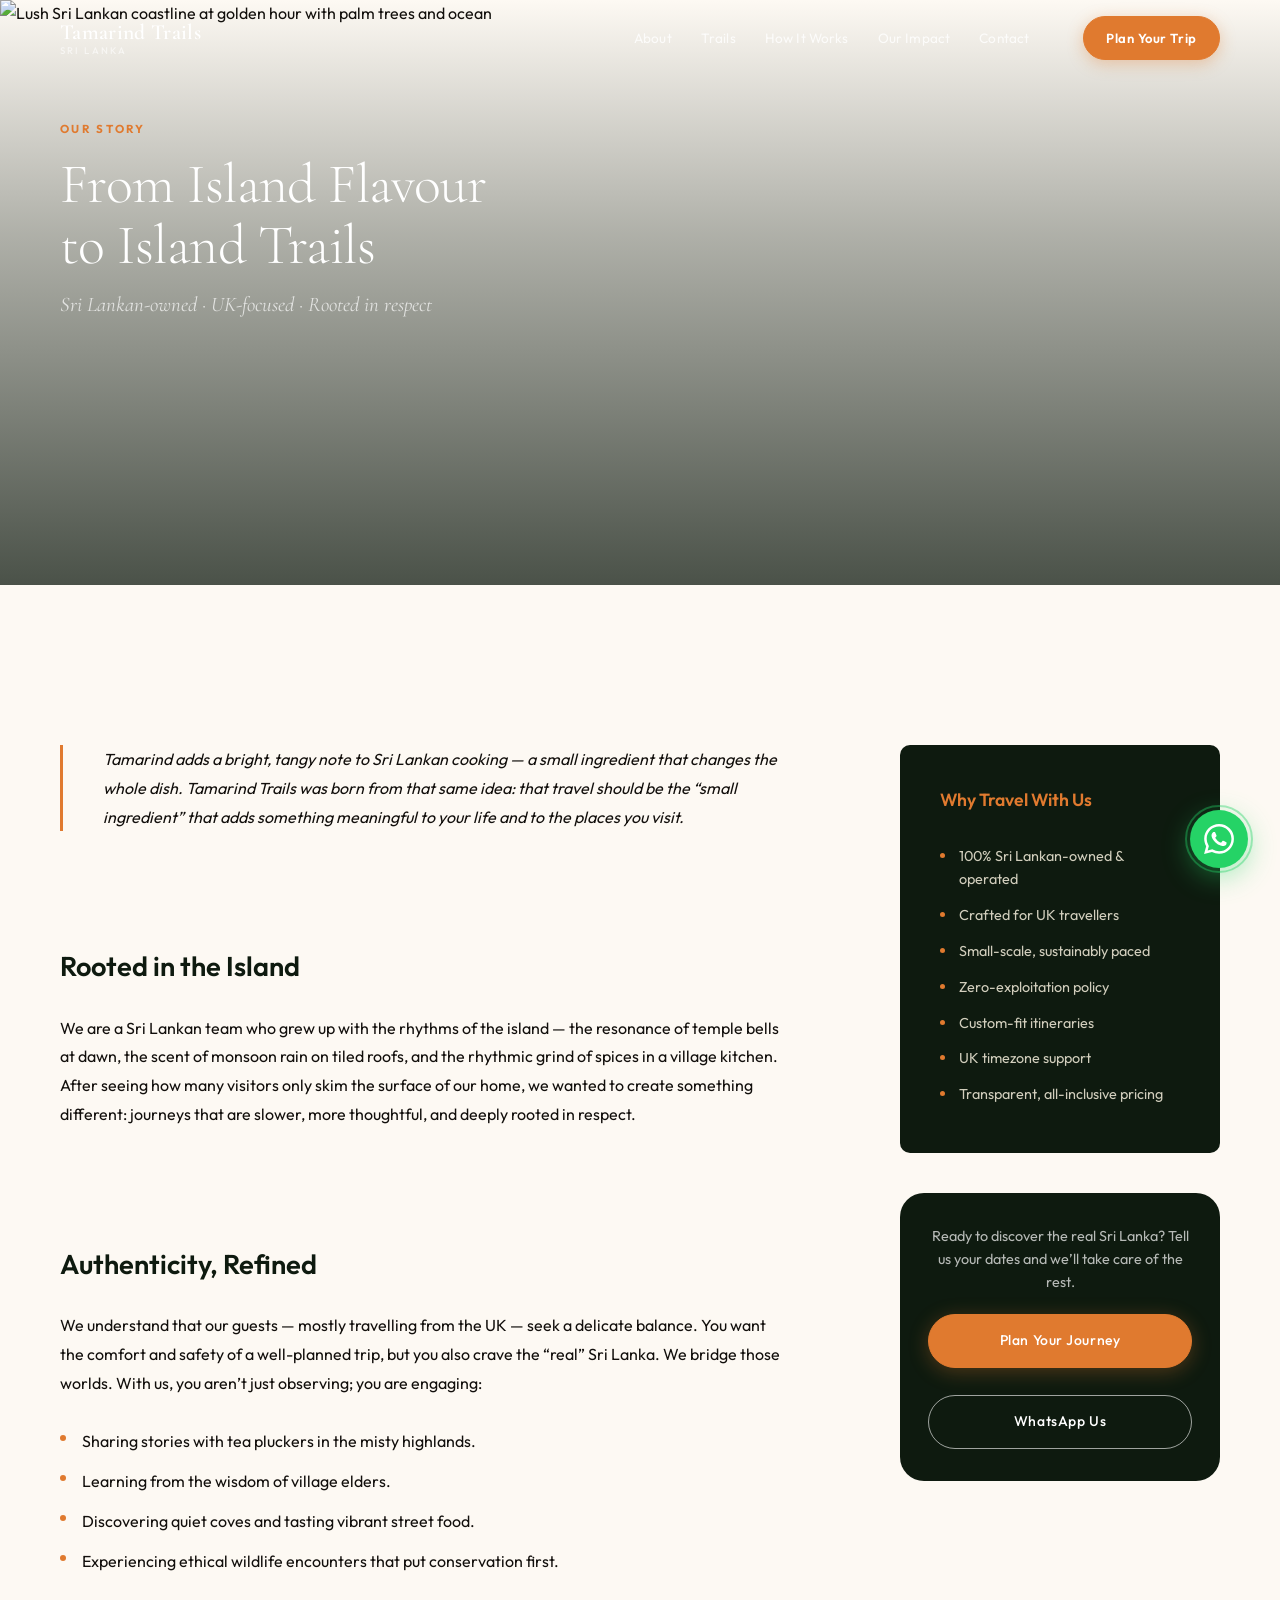
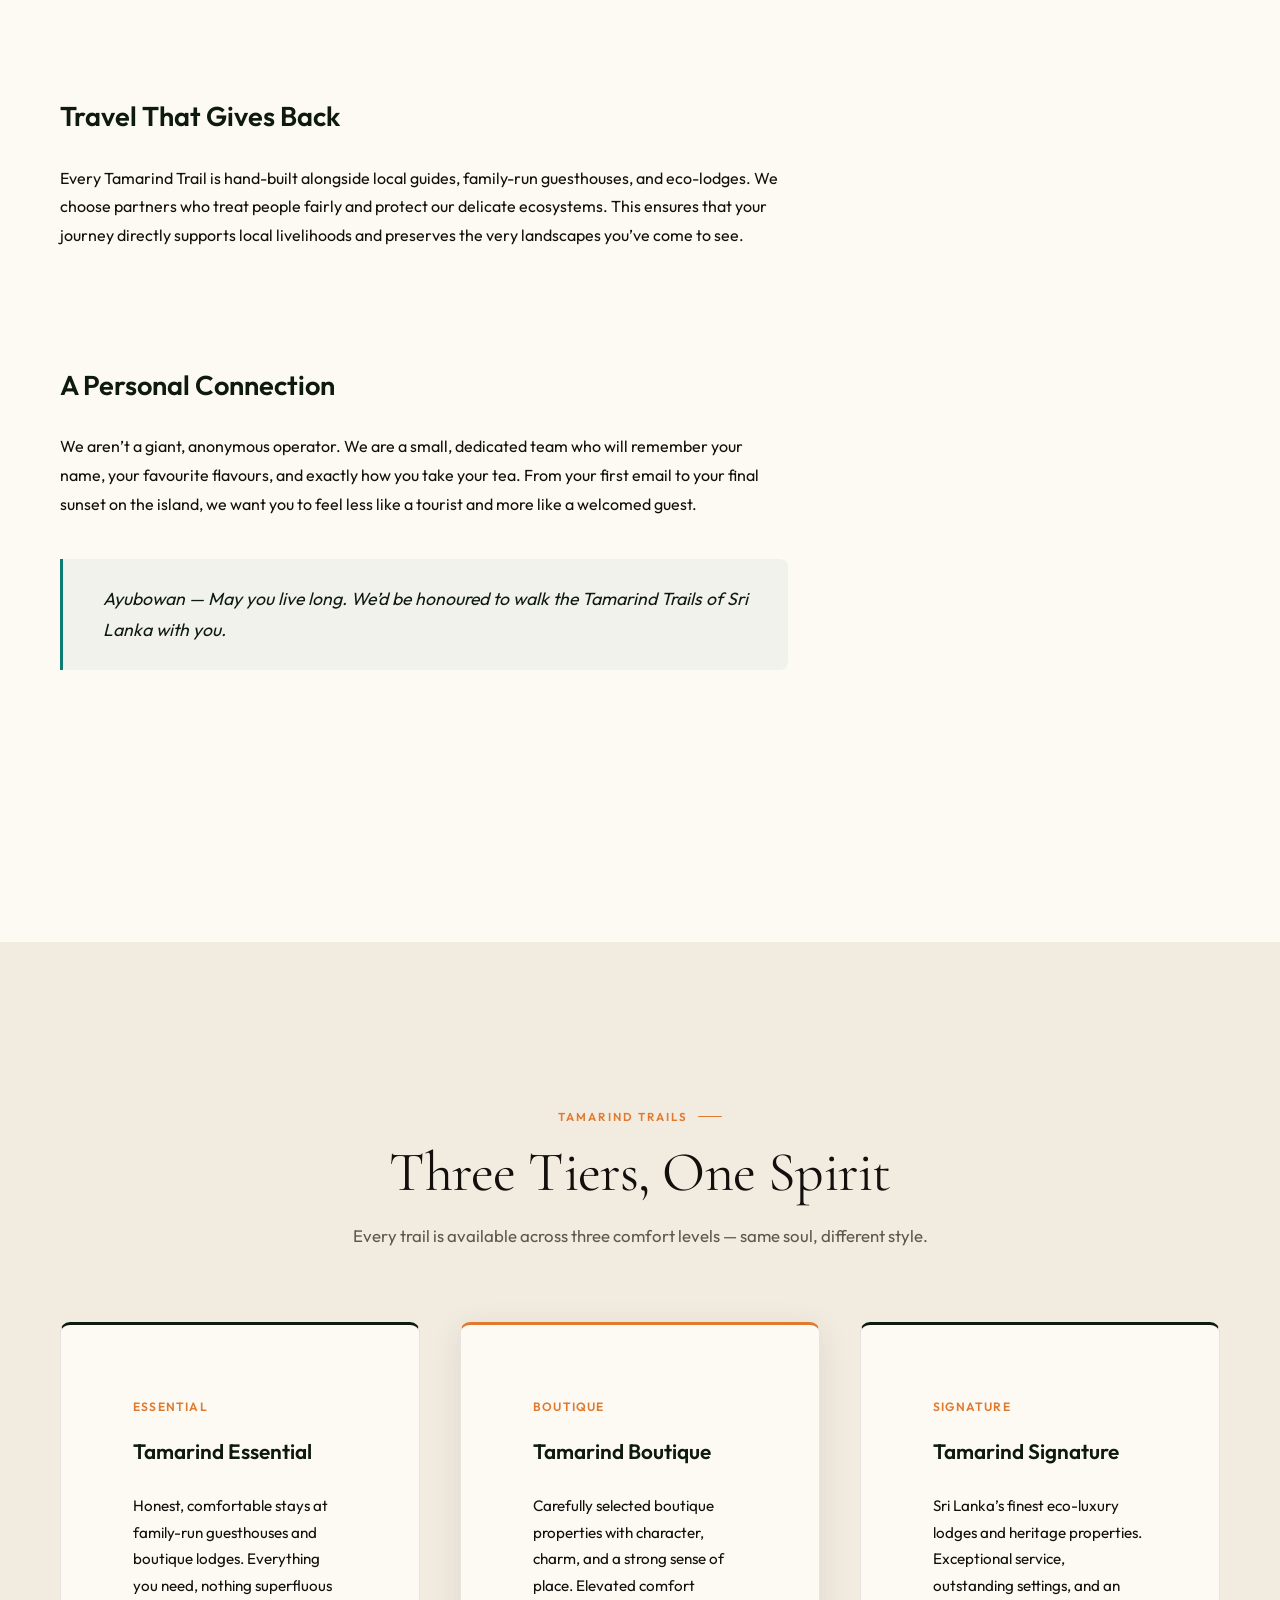
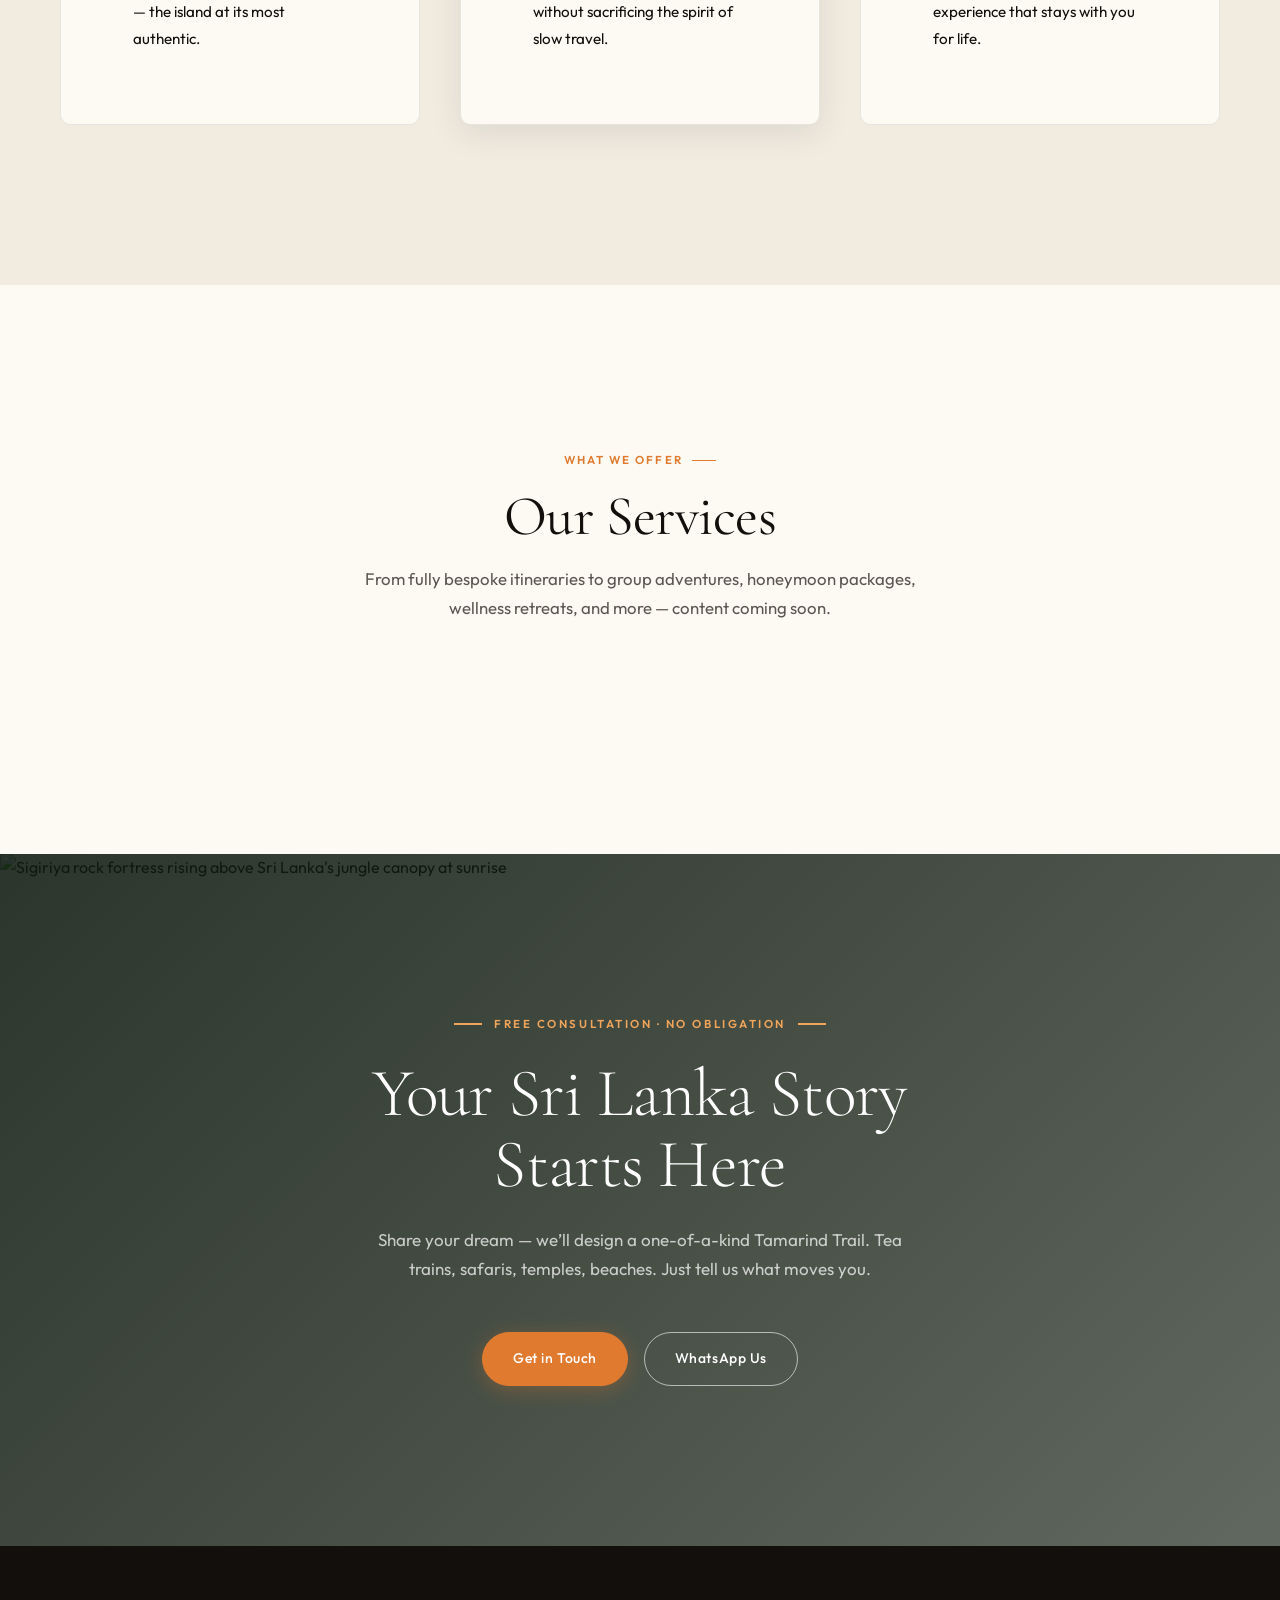
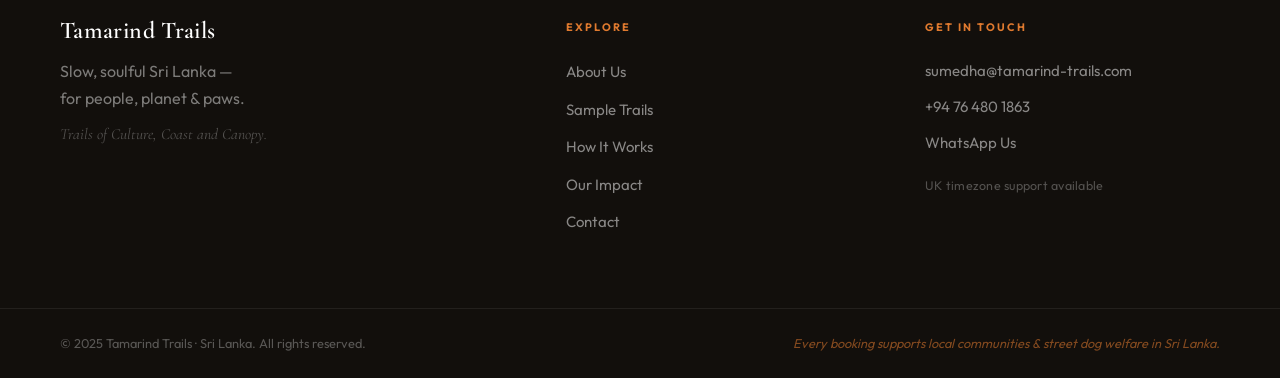
==== commit 2a01cbbe: "Update email address to sumedha@tamarind-trails.com Change contact email from info@tamarindtrails.lk" ====
--- a/about.html
+++ b/about.html
@@ -207,7 +207,7 @@
       </div>
       <div class="footer-contact">
         <h4>Get in Touch</h4>
-        <a href="mailto:info@tamarindtrails.lk">info@tamarindtrails.lk</a>
+        <a href="mailto:sumedha@tamarind-trails.com">sumedha@tamarind-trails.com</a>
         <a href="tel:+94764801863">+94 76 480 1863</a>
         <a href="https://wa.me/94764801863" target="_blank" rel="noopener noreferrer">WhatsApp Us</a>
         <p class="footer-tz">UK timezone support available</p>
--- a/styles.css
+++ b/styles.css
@@ -411,6 +411,19 @@
 .nav.open .nav-toggle span:nth-child(2) { opacity: 0; transform: scaleX(0); }
 .nav.open .nav-toggle span:nth-child(3) { transform: translateY(-6.5px) rotate(-45deg); }
 
+/* Split-hero nav — links sit over the cream right panel, need dark text before scroll */
+.header--split-nav:not(.scrolled) .nav-links a {
+  color: var(--stone);
+}
+.header--split-nav:not(.scrolled) .nav-links a:hover,
+.header--split-nav:not(.scrolled) .nav-links a.active {
+  color: var(--ink);
+  background: rgba(14,26,15,.06);
+}
+.header--split-nav:not(.scrolled) .btn-nav {
+  box-shadow: 0 4px 16px rgba(224,122,47,0.45);
+}
+
 /* ── Hero ────────────────────────────────────────────────── */
 .hero {
   position: relative;
@@ -1009,7 +1022,7 @@
 
 .steps {
   display: flex;
-  align-items: flex-start;
+  align-items: stretch;
 }
 
 .step {
@@ -1087,26 +1100,26 @@
 }
 
 .impact-planet {
-  background: linear-gradient(145deg, #e8f4ea 0%, #d5edd8 100%);
-  border-color: rgba(27, 61, 32, 0.12);
+  background: linear-gradient(145deg, #e8f2e8 0%, #d4ead5 100%);
+  border-color: rgba(27, 61, 32, 0.1);
 }
 
 .impact-people {
-  background: linear-gradient(145deg, #fdf0e0 0%, #f8e4c4 100%);
-  border-color: rgba(224, 122, 47, 0.18);
+  background: linear-gradient(145deg, #fef3e6 0%, #fce7cc 100%);
+  border-color: rgba(224, 122, 47, 0.15);
 }
 
 .impact-paws {
-  background: linear-gradient(145deg, #e6f0f0 0%, #cce5e3 100%);
-  border-color: rgba(13, 124, 114, 0.15);
+  background: linear-gradient(145deg, #f0f7f5 0%, #ddf0ed 100%);
+  border-color: rgba(13, 124, 114, 0.12);
 }
 
 .impact-water {
-  background: linear-gradient(145deg, #e0eff7 0%, #c4dff0 100%);
-  border-color: rgba(13, 90, 140, 0.15);
-}
-
-.impact-water .impact-icon { color: #1a6b9e; }
+  background: linear-gradient(145deg, #e6f4f2 0%, #ceeae7 100%);
+  border-color: rgba(13, 124, 114, 0.12);
+}
+
+.impact-water .impact-icon { color: var(--teal); }
 
 .impact-icon {
   width: 60px;
@@ -1264,18 +1277,18 @@
 /* ── Sustainability ──────────────────────────────────────── */
 .sustainability {
   padding-block: var(--space-3xl);
-  background: var(--forest);
-  color: var(--cream);
+  background: var(--sand);
+  color: var(--ink);
 }
 .sustainability .section-label { color: var(--amber); }
-.sustainability .section-title { color: var(--cream); }
+.sustainability .section-title { color: var(--forest); }
 .sustain-lead {
   max-width: 720px;
   margin: 0 auto var(--space-xl);
   font-size: clamp(1rem, 1.3vw, 1.15rem);
   line-height: 1.8;
   text-align: center;
-  color: rgba(245,238,220,.85);
+  color: var(--stone);
 }
 .sustain-pillars {
   display: grid;
@@ -1283,16 +1296,17 @@
   gap: var(--space-lg);
 }
 .sustain-pillar {
-  background: rgba(255,255,255,.06);
-  border: 1px solid rgba(255,255,255,.1);
+  background: var(--white);
+  border: 1px solid var(--border);
   border-top: 3px solid var(--amber);
-  border-radius: 8px;
+  border-radius: 10px;
   padding: var(--space-lg);
+  box-shadow: 0 4px 20px rgba(18,15,12,.05);
 }
 .sustain-icon {
   width: 52px;
   height: 52px;
-  background: rgba(212,165,72,.15);
+  background: var(--amber-pale);
   border-radius: 50%;
   display: flex;
   align-items: center;
@@ -1301,16 +1315,16 @@
   color: var(--amber);
 }
 .sustain-pillar h4 {
-  font-family: var(--font-serif);
+  font-family: var(--font-display);
   font-size: 1.1rem;
   font-weight: 600;
-  color: var(--cream);
+  color: var(--forest);
   margin-bottom: var(--space-sm);
 }
 .sustain-pillar p {
   font-size: .9rem;
   line-height: 1.7;
-  color: rgba(245,238,220,.75);
+  color: var(--stone);
   margin: 0;
 }
 @media (max-width: 1024px) {
@@ -1865,6 +1879,22 @@
   margin-bottom: 1rem;
 }
 
+.tile-coming-soon {
+  display: inline-block;
+  font-family: var(--font-body);
+  font-size: 0.65rem;
+  font-weight: 600;
+  letter-spacing: 0.12em;
+  text-transform: uppercase;
+  color: var(--white);
+  background: rgba(255,255,255,.18);
+  border: 1px solid rgba(255,255,255,.35);
+  border-radius: 20px;
+  padding: 0.2rem 0.65rem;
+  margin-bottom: 0.5rem;
+  backdrop-filter: blur(4px);
+}
+
 .btn-read-more {
   display: inline-flex;
   align-items: center;
@@ -1964,9 +1994,9 @@
 /* ── About Page ──────────────────────────────────────────── */
 .about-hero {
   position: relative;
-  min-height: 55vh;
-  display: flex;
-  align-items: flex-end;
+  min-height: 65vh;
+  display: flex;
+  align-items: center;
 }
 .about-hero-media {
   position: absolute;
@@ -2481,3 +2511,301 @@
 @media (max-width: 480px) {
   .category-tiles { grid-template-columns: 1fr; }
 }
+
+/* ════════════════════════════════════════════════════════════
+   GRAND TOUR EDITORIAL — New Design Components
+   ════════════════════════════════════════════════════════════ */
+
+/* ── Hero Split ───────────────────────────────────────────── */
+.hero-split {
+  position: relative;
+  height: 100svh;
+  min-height: 700px;
+  display: grid;
+  grid-template-columns: 55fr 45fr;
+  overflow: hidden;
+}
+.hero-split-photo {
+  position: relative;
+  overflow: hidden;
+}
+.hero-split-photo img {
+  width: 100%; height: 100%; object-fit: cover;
+  object-position: center 30%;
+  filter: brightness(0.88) saturate(1.08);
+  transition: transform 8s ease;
+}
+.hero-split:hover .hero-split-photo img { transform: scale(1.025); }
+.hero-split-photo::after {
+  content: '';
+  position: absolute; inset: 0;
+  background: linear-gradient(to right, transparent 70%, var(--cream) 100%);
+}
+.hero-split-photo-overlay {
+  position: absolute; inset: 0;
+  background: linear-gradient(to top, rgba(14,26,15,.5) 0%, transparent 40%);
+  z-index: 1;
+}
+.hero-split-places {
+  position: absolute;
+  bottom: 3rem; left: 3rem;
+  z-index: 2;
+  display: flex; flex-direction: column; gap: .4rem;
+}
+.hero-split-place {
+  font-size: .67rem; font-weight: 500;
+  letter-spacing: .16em; text-transform: uppercase;
+  color: rgba(255,255,255,.65);
+}
+.hero-split-content {
+  display: flex; flex-direction: column; justify-content: center;
+  padding: calc(var(--header-h) + 3.5rem) 5rem 5rem 4rem;
+  background: var(--cream);
+  position: relative; overflow: hidden;
+}
+.hero-split-watermark {
+  position: absolute; bottom: 1rem; right: 2rem;
+  font-family: var(--font-display);
+  font-size: 9rem; font-weight: 300;
+  color: rgba(14,26,15,.04); line-height: 1;
+  pointer-events: none; user-select: none;
+}
+.hero-split-eyebrow {
+  display: flex; align-items: center; gap: .75rem;
+  font-size: .67rem; font-weight: 600;
+  letter-spacing: .22em; text-transform: uppercase;
+  color: var(--amber); margin-bottom: 2rem;
+}
+.hero-split-eyebrow::before {
+  content: ''; display: block;
+  width: 2.5rem; height: 1px; background: var(--amber);
+}
+.hero-split-title {
+  font-family: var(--font-display);
+  font-size: clamp(2.8rem, 5vw, 4.75rem);
+  font-weight: 300; line-height: 1.05;
+  color: var(--forest); letter-spacing: -.01em;
+  margin-bottom: 1.75rem;
+}
+.hero-split-title em { font-style: italic; color: var(--amber); }
+.hero-split-divider {
+  width: 3rem; height: 1px;
+  background: var(--stone); opacity: .3; margin-bottom: 1.75rem;
+}
+.hero-split-body {
+  font-size: .95rem; line-height: 1.9;
+  color: var(--stone); max-width: 36ch; margin-bottom: 2.75rem;
+}
+.hero-split-actions { display: flex; gap: 1.5rem; align-items: center; flex-wrap: wrap; }
+.btn-split-primary {
+  font-family: var(--font-body);
+  font-size: .77rem; font-weight: 600;
+  letter-spacing: .12em; text-transform: uppercase;
+  color: var(--cream); background: var(--forest);
+  border: 1px solid var(--forest);
+  padding: .875rem 2.25rem; text-decoration: none;
+  transition: background .25s, border-color .25s, transform .2s;
+  white-space: nowrap;
+}
+.btn-split-primary:hover {
+  background: var(--amber); border-color: var(--amber); transform: translateY(-2px);
+}
+.btn-split-ghost {
+  font-family: var(--font-body);
+  font-size: .77rem; font-weight: 500;
+  letter-spacing: .1em; text-transform: uppercase;
+  color: var(--stone); text-decoration: none;
+  border-bottom: 1px solid rgba(92,88,79,.35);
+  padding-bottom: 2px;
+  transition: color .2s, border-color .2s; white-space: nowrap;
+}
+.btn-split-ghost:hover { color: var(--amber); border-color: var(--amber); }
+
+/* ── Editorial Band ───────────────────────────────────────── */
+.editorial-band {
+  padding: 1.5rem 3rem;
+  background: var(--forest);
+  display: flex; align-items: center;
+  justify-content: space-between;
+  gap: 1.5rem; overflow: hidden;
+}
+.editorial-band-item {
+  display: flex; align-items: center; gap: .875rem; flex-shrink: 0;
+}
+.editorial-band-dot {
+  width: 4px; height: 4px; border-radius: 50%;
+  background: var(--amber); flex-shrink: 0;
+}
+.editorial-band-text {
+  font-family: var(--font-display);
+  font-size: .9rem; font-weight: 300; font-style: italic;
+  color: rgba(255,255,255,.65); letter-spacing: .02em; white-space: nowrap;
+}
+
+/* ── About Editorial ──────────────────────────────────────── */
+.about-editorial {
+  display: grid; grid-template-columns: 1fr 1fr; min-height: 70vh;
+}
+.about-editorial-photo { position: relative; overflow: hidden; }
+.about-editorial-photo img {
+  width: 100%; height: 100%; object-fit: cover;
+  transition: transform .9s var(--ease);
+}
+.about-editorial-photo:hover img { transform: scale(1.03); }
+.about-editorial-caption {
+  position: absolute; bottom: 2rem; left: 2rem;
+  font-size: .62rem; letter-spacing: .18em; text-transform: uppercase;
+  color: rgba(255,255,255,.8);
+  background: rgba(14,26,15,.5); backdrop-filter: blur(6px);
+  padding: .45rem .9rem;
+}
+.about-editorial-text {
+  padding: 6rem 5rem;
+  background: var(--sand);
+  display: flex; flex-direction: column; justify-content: center;
+  position: relative; overflow: hidden;
+}
+.about-editorial-watermark {
+  position: absolute; top: -1.5rem; right: 1.5rem;
+  font-family: var(--font-display);
+  font-size: 14rem; font-weight: 300;
+  color: rgba(14,26,15,.04); line-height: 1;
+  pointer-events: none; user-select: none;
+}
+.about-editorial-eyebrow {
+  display: flex; align-items: center; gap: .75rem;
+  font-size: .67rem; font-weight: 600;
+  letter-spacing: .2em; text-transform: uppercase;
+  color: var(--amber); margin-bottom: 1.75rem;
+}
+.about-editorial-eyebrow::before {
+  content: ''; display: block; width: 2rem; height: 1px; background: var(--amber);
+}
+.about-editorial-headline {
+  font-family: var(--font-display);
+  font-size: clamp(2rem, 3.5vw, 3rem);
+  font-weight: 300; line-height: 1.15;
+  color: var(--forest); margin-bottom: 1.5rem;
+}
+.about-editorial-headline em { font-style: italic; }
+.about-editorial-rule { width: 2.5rem; height: 1px; background: var(--amber); margin-bottom: 1.5rem; }
+.about-editorial-body {
+  font-size: .95rem; line-height: 1.9;
+  color: var(--stone); max-width: 38ch; margin-bottom: 2.25rem;
+}
+.about-editorial-pillars { display: flex; flex-direction: column; }
+.about-editorial-pillar {
+  display: flex; align-items: flex-start; gap: 1rem;
+  padding: .875rem 0; border-top: 1px solid rgba(92,88,79,.15);
+}
+.about-editorial-num {
+  font-family: var(--font-display); font-size: .85rem;
+  color: var(--amber); min-width: 1.5rem; padding-top: .1rem; flex-shrink: 0;
+}
+.about-editorial-pillar-body strong {
+  display: block;
+  font-family: var(--font-display); font-size: 1rem; font-weight: 600;
+  color: var(--forest); margin-bottom: .15rem;
+}
+.about-editorial-pillar-body span { font-size: .84rem; color: var(--stone); line-height: 1.6; }
+
+/* ── Trails Editorial Grid ────────────────────────────────── */
+.trails-editorial { padding-block: 7rem; background: var(--cream); }
+.trails-editorial-header {
+  display: grid; grid-template-columns: 1fr 1fr;
+  gap: 4rem; margin-bottom: 3.5rem; align-items: end;
+}
+.trails-editorial-title {
+  font-family: var(--font-display);
+  font-size: clamp(3rem, 5vw, 4.75rem);
+  font-weight: 300; line-height: 1.05; color: var(--forest);
+}
+.trails-editorial-title em { font-style: italic; color: var(--amber); }
+.trails-editorial-intro { font-size: .95rem; line-height: 1.8; color: var(--stone); }
+.trails-editorial-grid {
+  display: grid;
+  grid-template-columns: 2fr 1fr 1fr;
+  grid-template-rows: 340px 340px;
+  gap: 1.25rem;
+}
+.trail-ed-card {
+  position: relative; overflow: hidden;
+  text-decoration: none; display: block;
+}
+.trail-ed-card--tall { grid-row: 1 / 3; }
+.trail-ed-card img {
+  width: 100%; height: 100%; object-fit: cover;
+  transition: transform .7s var(--ease); filter: brightness(.75);
+}
+.trail-ed-card:hover img { transform: scale(1.06); }
+.trail-ed-overlay {
+  position: absolute; inset: 0;
+  background: linear-gradient(to top, rgba(14,26,15,.9) 0%, rgba(14,26,15,.1) 55%, transparent 100%);
+}
+.trail-ed-content { position: absolute; bottom: 0; left: 0; right: 0; padding: 2rem; }
+.trail-ed-letter {
+  display: inline-flex; align-items: center; justify-content: center;
+  width: 28px; height: 28px; border: 1px solid var(--amber);
+  font-size: .68rem; font-weight: 700; color: var(--amber);
+  letter-spacing: .05em; margin-bottom: .75rem;
+}
+.trail-ed-card--tall .trail-ed-letter { width: 36px; height: 36px; font-size: .8rem; }
+.trail-ed-title {
+  font-family: var(--font-display);
+  font-size: 1.5rem; font-weight: 300;
+  color: var(--cream); line-height: 1.2; margin-bottom: .5rem;
+}
+.trail-ed-card--tall .trail-ed-title { font-size: clamp(1.75rem, 2.8vw, 2.4rem); }
+.trail-ed-desc { font-size: .8rem; line-height: 1.6; color: rgba(255,255,255,.65); margin-bottom: 1rem; }
+.trail-ed-link {
+  font-size: .67rem; font-weight: 700;
+  letter-spacing: .15em; text-transform: uppercase;
+  color: var(--amber); display: inline-flex;
+  align-items: center; gap: .45rem; transition: gap .2s;
+}
+.trail-ed-link::after { content: '\2192'; }
+.trail-ed-card:hover .trail-ed-link { gap: .75rem; }
+.trail-ed-badge {
+  display: inline-block;
+  font-size: .6rem; font-weight: 600;
+  letter-spacing: .12em; text-transform: uppercase;
+  color: var(--white); background: rgba(255,255,255,.15);
+  border: 1px solid rgba(255,255,255,.3);
+  padding: .18rem .6rem; margin-bottom: .5rem;
+  backdrop-filter: blur(4px);
+}
+.trails-editorial-footnote {
+  font-size: .875rem; color: var(--mist);
+  text-align: center; padding-top: var(--space-sm);
+  border-top: 1px solid var(--border); margin-top: 2rem;
+}
+
+/* ── Responsive: Editorial ────────────────────────────────── */
+@media (max-width: 1100px) {
+  .trails-editorial-grid {
+    grid-template-columns: 1.5fr 1fr;
+    grid-template-rows: 300px 300px 300px;
+  }
+  .trail-ed-card--tall { grid-row: 1 / 3; }
+}
+@media (max-width: 900px) {
+  .hero-split {
+    grid-template-columns: 1fr;
+    grid-template-rows: 55vh auto;
+    height: auto; min-height: unset;
+  }
+  .hero-split-photo::after { background: none; }
+  .hero-split-content { padding: 3rem 2.5rem 4rem; }
+  .hero-split-watermark { display: none; }
+  .about-editorial { grid-template-columns: 1fr; }
+  .about-editorial-photo { min-height: 50vh; }
+  .about-editorial-watermark { display: none; }
+  .about-editorial-text { padding: 4rem 2.5rem; }
+  .editorial-band { flex-wrap: wrap; padding: 1.25rem 1.5rem; }
+  .editorial-band-item:nth-child(n+5) { display: none; }
+}
+@media (max-width: 768px) {
+  .trails-editorial-header { grid-template-columns: 1fr; gap: 1.5rem; }
+  .trails-editorial-grid { grid-template-columns: 1fr; grid-template-rows: auto; }
+  .trail-ed-card, .trail-ed-card--tall { grid-row: auto; height: 280px; }
+}
